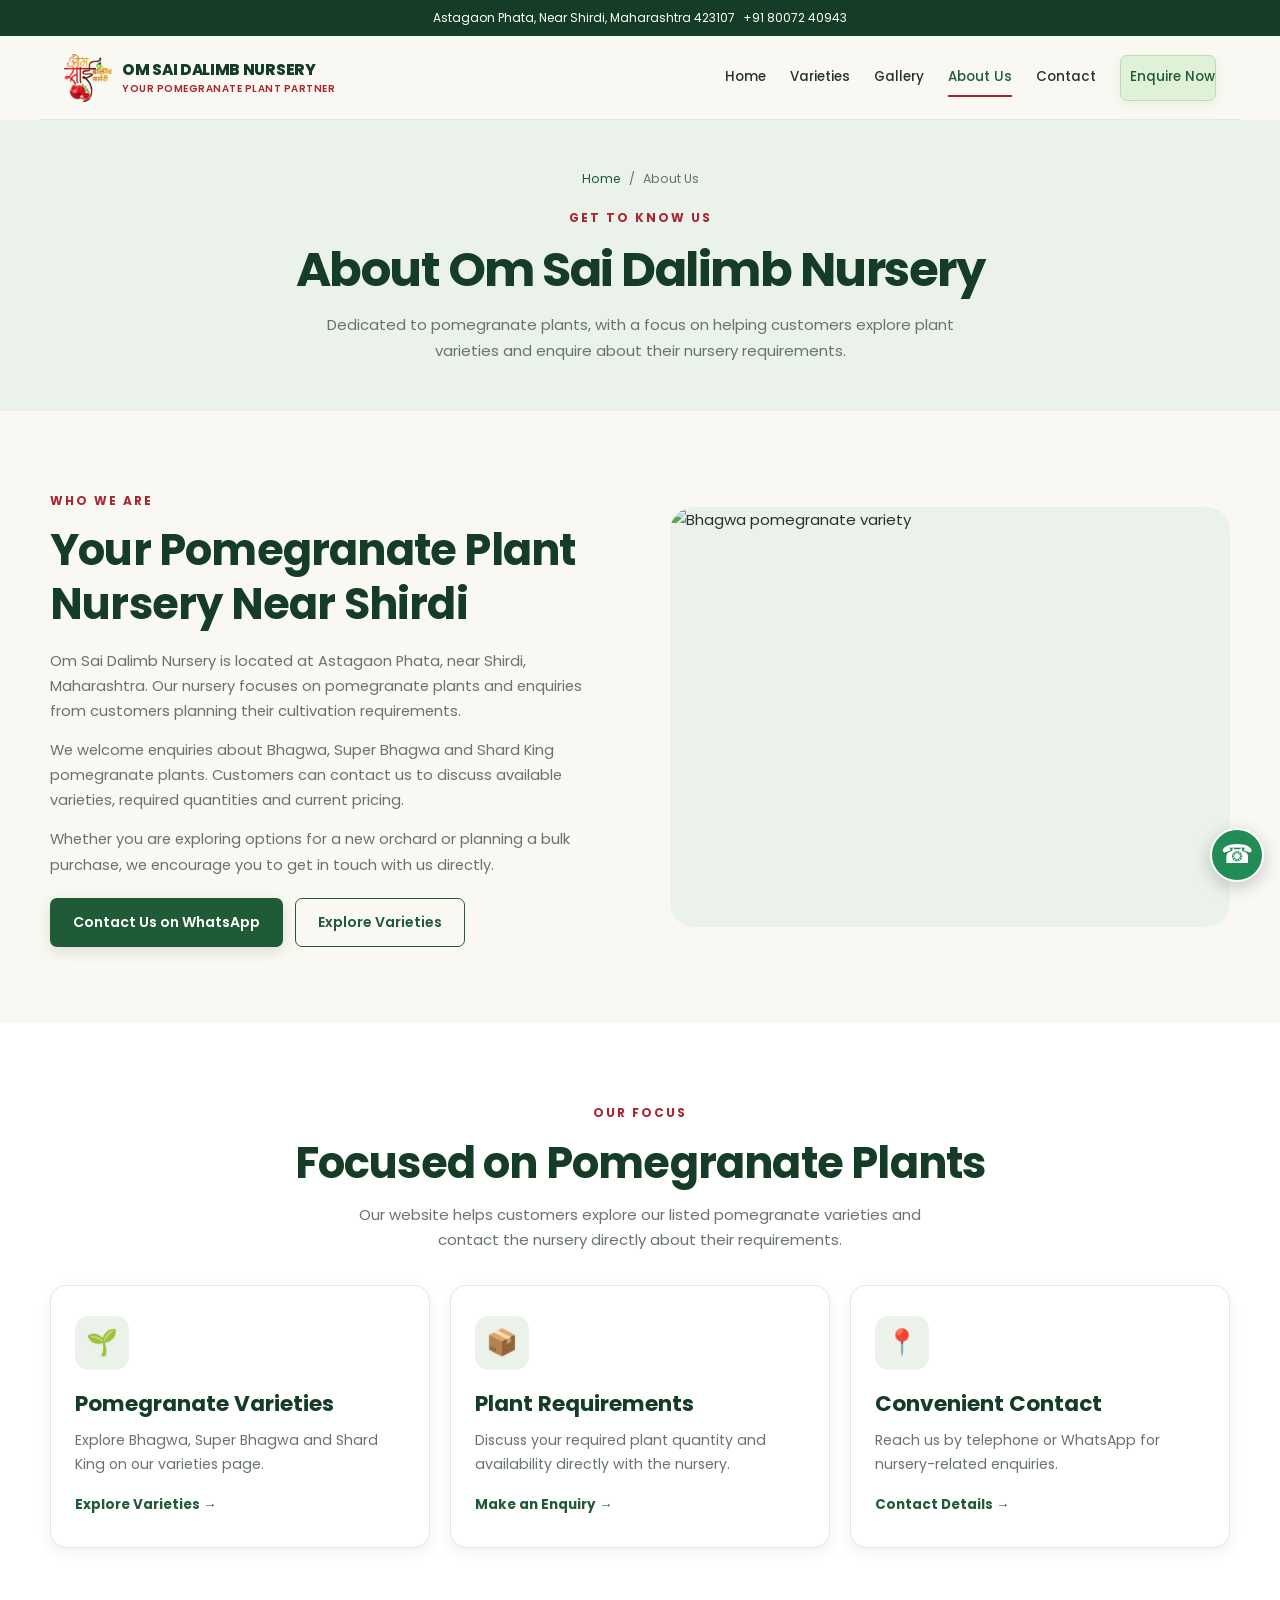
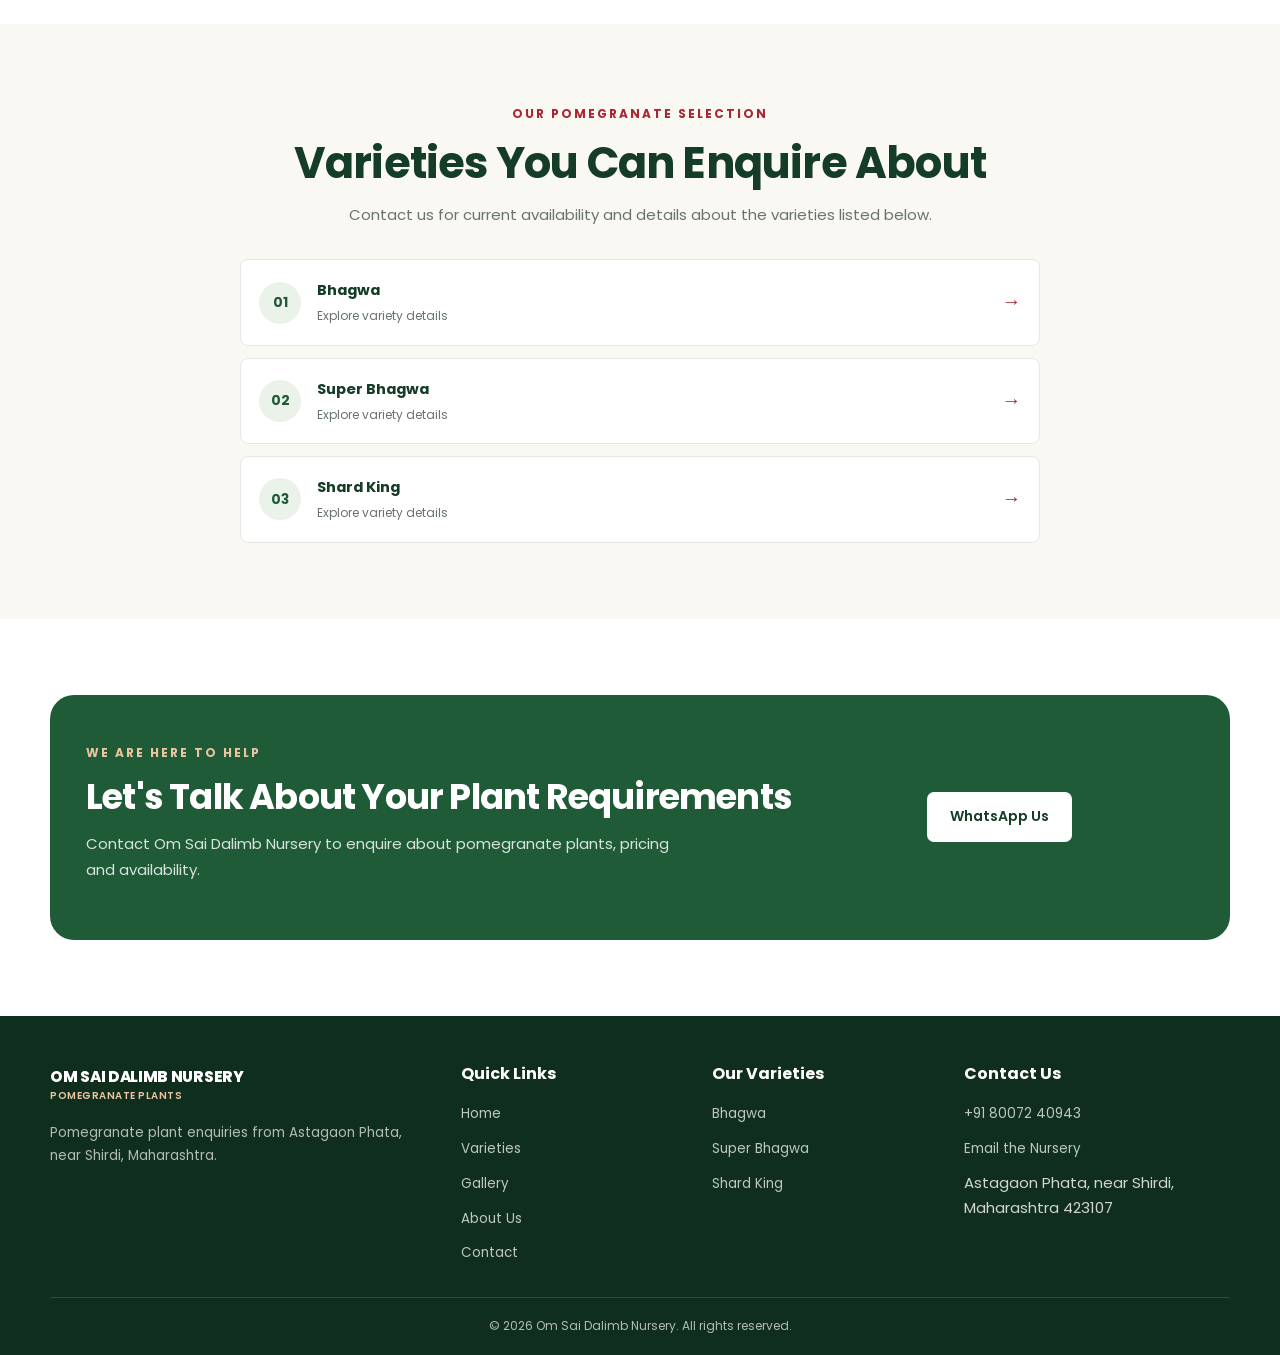
==== about.html @ 65f1bbf9 "Add files via upload" ====
<!DOCTYPE html>
<html lang="en">

<head>
    <meta charset="UTF-8">
    <meta name="viewport" content="width=device-width, initial-scale=1.0">

    <title>About Us | Om Sai Dalimb Nursery</title>

    <meta name="description"
        content="Learn about Om Sai Dalimb Nursery, a pomegranate plant nursery located at Astagaon Phata near Shirdi, Maharashtra. Contact us for plant enquiries.">

    <meta name="theme-color" content="#143c27">

    <link rel="preconnect" href="https://fonts.googleapis.com">
    <link rel="preconnect" href="https://fonts.gstatic.com" crossorigin>

    <link href="https://fonts.googleapis.com/css2?family=Poppins:wght@400;500;600;700;800&display=swap"
        rel="stylesheet">

    <link rel="stylesheet" href="css/style.css">
</head>

<body>

<!-- TOP BAR -->

<div class="topbar">
    <div class="container topbar-inner">
        <p>
            <i class="fa-solid fa-location-dot" aria-hidden="true"></i>
            Astagaon Phata, Near Shirdi, Maharashtra 423107
        </p>
        <a href="tel:+918007240943">
            <i class="fa-solid fa-phone" aria-hidden="true"></i>
            +91 80072 40943
        </a>
    </div>
</div>

<!-- MAIN NAVIGATION -->

<header class="navbar">
    <div class="container navbar-inner">

    <!-- BRAND LOGO -->
    <a href="index.html" class="brand" aria-label="Om Sai Dalimb Nursery Home">
        <span class="brand-logo-wrap">
            <img
                src="images/logo/L1.png"
                alt="Om Sai Dalimb Nursery logo"
                class="brand-logo"
                width="64"
                height="64"
                onerror="this.onerror=null; this.src='images/logo/logo1.png';"
            >
        </span>

        <span class="brand-text">
            <span class="brand-name">OM SAI DALIMB NURSERY</span>
            <span class="brand-tagline">YOUR POMEGRANATE PLANT PARTNER</span>
        </span>
    </a>

    <!-- MOBILE MENU BUTTON -->
    <button
        class="nav-toggle"
        id="navToggle"
        type="button"
        aria-label="Open navigation menu"
        aria-controls="navMenu"
        aria-expanded="false">
        ☰
    </button>

    <!-- NAVIGATION LINKS -->
    <nav class="nav-menu" id="navMenu" aria-label="Main navigation">
        <a href="index.html">Home</a>
        <a href="varieties.html">Varieties</a>
        <a href="gallery.html">Gallery</a>
        <a href="about.html" class="active" aria-current="page">About Us</a>
        <a href="contact.html">Contact</a>

        <a
            href="https://wa.me/918007240943"
            class="btn btn-primary nav-cta"
            target="_blank"
            rel="noopener noreferrer">
            <i class="fa-brands fa-whatsapp" aria-hidden="true"></i>
            Enquire Now
        </a>
    </nav>

</div>

</header>


    <main>

        <!-- PAGE HERO -->
        <section class="page-hero">

            <div class="container">

                <nav class="breadcrumb" aria-label="Breadcrumb">
                    <a href="index.html">Home</a>
                    <span>/</span>
                    <span>About Us</span>
                </nav>

                <span class="eyebrow">GET TO KNOW US</span>

                <h1>About Om Sai Dalimb Nursery</h1>

                <p>
                    Dedicated to pomegranate plants, with a focus on helping
                    customers explore plant varieties and enquire about
                    their nursery requirements.
                </p>

            </div>

        </section>


        <!-- INTRODUCTION -->
        <section class="section">

            <div class="container about-grid">

                <div class="about-content">

                    <span class="eyebrow">WHO WE ARE</span>

                    <h2>Your Pomegranate Plant Nursery Near Shirdi</h2>

                    <p>
                        Om Sai Dalimb Nursery is located at Astagaon Phata,
                        near Shirdi, Maharashtra. Our nursery focuses on
                        pomegranate plants and enquiries from customers
                        planning their cultivation requirements.
                    </p>

                    <p>
                        We welcome enquiries about Bhagwa, Super Bhagwa
                        and Shard King pomegranate plants. Customers can
                        contact us to discuss available varieties, required
                        quantities and current pricing.
                    </p>

                    <p>
                        Whether you are exploring options for a new orchard
                        or planning a bulk purchase, we encourage you to
                        get in touch with us directly.
                    </p>

                    <div class="btn-group mt-2">

                        <a href="https://wa.me/918007240943?text=Hello%20Om%20Sai%20Dalimb%20Nursery%2C%20I%20would%20like%20to%20know%20more%20about%20your%20pomegranate%20plants."
                            class="btn btn-primary"
                            target="_blank"
                            rel="noopener noreferrer">
                            Contact Us on WhatsApp
                        </a>

                        <a href="varieties.html" class="btn btn-outline">
                            Explore Varieties
                        </a>

                    </div>

                </div>


                <!-- IMAGE PLACEHOLDER -->
                <div class="about-image image-placeholder">

                    <div class="placeholder-content">
                       
                        
                        <img src="C:\Users\Rutuja\OneDrive\Desktop\OmSaiDalimbNursery\images\hero\h5.jpeg"
                                alt="Bhagwa pomegranate variety"
                                loading="lazy"
                                onerror="this.onerror=null;this.src='images/hero/hero1.jpeg';"/>
                    </div>

                </div>

            </div>

        </section>


        <!-- OUR FOCUS -->
        <section class="section section-white">

            <div class="container">

                <div class="section-heading">

                    <span class="eyebrow">OUR FOCUS</span>

                    <h2>Focused on Pomegranate Plants</h2>

                    <p>
                        Our website helps customers explore our listed
                        pomegranate varieties and contact the nursery
                        directly about their requirements.
                    </p>

                </div>


                <div class="variety-grid">

                    <article class="focus-card">

                        <div class="focus-icon">🌱</div>

                        <h3>Pomegranate Varieties</h3>

                        <p>
                            Explore Bhagwa, Super Bhagwa and Shard King
                            on our varieties page.
                        </p>

                        <a href="varieties.html" class="variety-link">
                            Explore Varieties →
                        </a>

                    </article>


                    <article class="focus-card">

                        <div class="focus-icon">📦</div>

                        <h3>Plant Requirements</h3>

                        <p>
                            Discuss your required plant quantity and
                            availability directly with the nursery.
                        </p>

                        <a href="contact.html" class="variety-link">
                            Make an Enquiry →
                        </a>

                    </article>


                    <article class="focus-card">

                        <div class="focus-icon">📍</div>

                        <h3>Convenient Contact</h3>

                        <p>
                            Reach us by telephone or WhatsApp for
                            nursery-related enquiries.
                        </p>

                        <a href="contact.html" class="variety-link">
                            Contact Details →
                        </a>

                    </article>

                </div>

            </div>

        </section>


        <!-- VARIETIES -->
        <section class="section">

            <div class="container">

                <div class="section-heading">

                    <span class="eyebrow">OUR POMEGRANATE SELECTION</span>

                    <h2>Varieties You Can Enquire About</h2>

                    <p>
                        Contact us for current availability and details
                        about the varieties listed below.
                    </p>

                </div>


                <div class="about-varieties">

                    <a href="varieties.html#bhagwa" class="about-variety-item">
                        <span class="about-variety-number">01</span>
                        <span>
                            <strong>Bhagwa</strong>
                            <small>Explore variety details</small>
                        </span>
                        <span class="about-variety-arrow">→</span>
                    </a>

                    <a href="varieties.html#super-bhagwa" class="about-variety-item">
                        <span class="about-variety-number">02</span>
                        <span>
                            <strong>Super Bhagwa</strong>
                            <small>Explore variety details</small>
                        </span>
                        <span class="about-variety-arrow">→</span>
                    </a>

                    <a href="varieties.html#shard-king" class="about-variety-item">
                        <span class="about-variety-number">03</span>
                        <span>
                            <strong>Shard King</strong>
                            <small>Explore variety details</small>
                        </span>
                        <span class="about-variety-arrow">→</span>
                    </a>

                </div>

            </div>

        </section>


        <!-- CONTACT CTA -->
        <section class="section section-white">

            <div class="container">

                <div class="cta-banner">

                    <div>

                        <span class="eyebrow" style="color: #e9c5a2;">
                            WE ARE HERE TO HELP
                        </span>

                        <h2>Let's Talk About Your Plant Requirements</h2>

                        <p>
                            Contact Om Sai Dalimb Nursery to enquire about
                            pomegranate plants, pricing and availability.
                        </p>

                    </div>

                    <div class="btn-group">

                        <a href="https://wa.me/918007240943"
                            class="btn btn-white"
                            target="_blank"
                            rel="noopener noreferrer">
                            WhatsApp Us
                        </a>

                        <a href="tel:+918007240943" class="btn btn-outline">
                            Call Now
                        </a>

                    </div>

                </div>

            </div>

        </section>

    </main>


    <!-- FOOTER -->
    <footer class="footer">

        <div class="container">

            <div class="footer-grid">

                <div>

                    <a href="index.html" class="brand">

                        <span class="brand-text">
                            <span class="brand-name">OM SAI DALIMB NURSERY</span>
                            <span class="brand-tagline">POMEGRANATE PLANTS</span>
                        </span>

                    </a>

                    <p class="mt-2">
                        Pomegranate plant enquiries from Astagaon Phata,
                        near Shirdi, Maharashtra.
                    </p>

                </div>


                <div>

                    <h3>Quick Links</h3>

                    <ul class="footer-links">
                        <li><a href="index.html">Home</a></li>
                        <li><a href="varieties.html">Varieties</a></li>
                        <li><a href="gallery.html">Gallery</a></li>
                        <li><a href="about.html">About Us</a></li>
                        <li><a href="contact.html">Contact</a></li>
                    </ul>

                </div>


                <div>

                    <h3>Our Varieties</h3>

                    <ul class="footer-links">
                        <li><a href="varieties.html#bhagwa">Bhagwa</a></li>
                        <li><a href="varieties.html#super-bhagwa">Super Bhagwa</a></li>
                        <li><a href="varieties.html#shard-king">Shard King</a></li>
                    </ul>

                </div>


                <div>

                    <h3>Contact Us</h3>

                    <ul class="footer-links">

                        <li>
                            <a href="tel:+918007240943">
                                +91 80072 40943
                            </a>
                        </li>

                        <li>
                            <a href="mailto:jejurkarsagar766@gmail.com">
                                Email the Nursery
                            </a>
                        </li>

                        <li>
                            <span>
                                Astagaon Phata, near Shirdi,
                                Maharashtra 423107
                            </span>
                        </li>

                    </ul>

                </div>

            </div>


            <div class="footer-bottom">

                <p>
                    &copy; <span id="currentYear"></span>
                    Om Sai Dalimb Nursery. All rights reserved.
                </p>

            </div>

        </div>

    </footer>


    <!-- FLOATING WHATSAPP BUTTON -->
    <a href="https://wa.me/918007240943"
        class="whatsapp-float"
        target="_blank"
        rel="noopener noreferrer"
        aria-label="Contact Om Sai Dalimb Nursery on WhatsApp">
        ☎
    </a>


    <!-- JAVASCRIPT -->
    <script>
        const navToggle = document.getElementById("navToggle");
        const navMenu = document.getElementById("navMenu");

        if (navToggle && navMenu) {

            navToggle.addEventListener("click", function () {

                const isOpen = navMenu.classList.toggle("show");

                navToggle.setAttribute("aria-expanded", String(isOpen));

                navToggle.setAttribute(
                    "aria-label",
                    isOpen ? "Close navigation menu" : "Open navigation menu"
                );

                navToggle.textContent = isOpen ? "✕" : "☰";

            });

            navMenu.querySelectorAll("a").forEach(function (link) {

                link.addEventListener("click", function () {

                    navMenu.classList.remove("show");

                    navToggle.setAttribute("aria-expanded", "false");
                    navToggle.setAttribute("aria-label", "Open navigation menu");
                    navToggle.textContent = "☰";

                });

            });

        }

        document.getElementById("currentYear").textContent =
            new Date().getFullYear();
    </script>

</body>

</html>
---- css/style.css ----
/* =========================================================
   OM SAI DALIMB NURSERY
   Premium Pomegranate Nursery Website
   Mobile-first responsive stylesheet
   ========================================================= */

/* ===================== 1. VARIABLES ===================== */

:root {
    --green: #205b38;
    --green-dark: #143c27;
    --green-light: #eaf2e9;

    --red: #a92532;
    --red-dark: #861c28;
    --red-light: #f9e9e9;

    --ivory: #faf8f2;
    --white: #ffffff;
    --cream: #f0eadc;

    --text: #26332b;
    --text-light: #68746b;
    --border: #e5e8e1;

    --shadow-sm: 0 4px 14px rgba(20, 60, 39, 0.07);
    --shadow-md: 0 12px 30px rgba(20, 60, 39, 0.12);
    --shadow-lg: 0 20px 50px rgba(20, 60, 39, 0.16);

    --radius-sm: 8px;
    --radius-md: 16px;
    --radius-lg: 24px;

    --container: 1180px;
    --transition: 0.3s ease;
}


/* ===================== 2. RESET ===================== */

* {
    margin: 0;
    padding: 0;
    box-sizing: border-box;
}

html {
    scroll-behavior: smooth;
    scroll-padding-top: 90px;
}

body {
    font-family: "Poppins", "Segoe UI", Arial, sans-serif;
    font-size: 15px;
    line-height: 1.7;
    color: var(--text);
    background: var(--ivory);
    overflow-x: hidden;
    -webkit-font-smoothing: antialiased;
}

img {
    display: block;
    width: 100%;
    max-width: 100%;
    height: auto;
}

a {
    color: inherit;
    text-decoration: none;
    transition: color var(--transition);
}

button,
input,
textarea,
select {
    font: inherit;
}

button {
    cursor: pointer;
}

ul {
    list-style: none;
}

p {
    color: var(--text-light);
    margin-bottom: 14px;
}

h1,
h2,
h3,
h4,
h5 {
    color: var(--green-dark);
    font-weight: 700;
    line-height: 1.25;
}

h1 {
    font-size: clamp(2rem, 6vw, 4.3rem);
    letter-spacing: -1.5px;
}

h2 {
    font-size: clamp(1.65rem, 4vw, 2.7rem);
    letter-spacing: -0.8px;
}

h3 {
    font-size: clamp(1.1rem, 2.5vw, 1.35rem);
}

::selection {
    background: var(--green);
    color: var(--white);
}


/* ===================== 3. REUSABLE LAYOUT ===================== */

.container {
    width: min(100% - 32px, var(--container));
    margin-inline: auto;
}

.section {
    padding: 58px 0;
}

.section-white {
    background: var(--white);
}

.section-green {
    background: var(--green-dark);
    color: var(--white);
}

.section-heading {
    max-width: 720px;
    margin: 0 auto 32px;
    text-align: center;
}

.section-heading h2 {
    margin-bottom: 12px;
}

.section-heading p {
    max-width: 600px;
    margin: 0 auto;
}

.eyebrow {
    display: inline-block;
    margin-bottom: 12px;
    color: var(--red);
    font-size: 0.75rem;
    font-weight: 700;
    letter-spacing: 2px;
    text-transform: uppercase;
}

.text-center {
    text-align: center;
}

.text-green {
    color: var(--green);
}

.text-red {
    color: var(--red);
}

.mt-1 {
    margin-top: 10px;
}

.mt-2 {
    margin-top: 20px;
}

.mt-3 {
    margin-top: 30px;
}

.mb-1 {
    margin-bottom: 10px;
}

.mb-2 {
    margin-bottom: 20px;
}

.mb-3 {
    margin-bottom: 30px;
}


/* ===================== 4. BUTTONS ===================== */

.btn {
    display: inline-flex;
    align-items: center;
    justify-content: center;
    gap: 9px;

    min-height: 46px;
    padding: 12px 22px;

    border: 1px solid transparent;
    border-radius: 7px;

    font-size: 0.88rem;
    font-weight: 600;
    text-align: center;

    transition:
        background var(--transition),
        color var(--transition),
        border-color var(--transition),
        transform var(--transition),
        box-shadow var(--transition);
}

.btn:hover {
    transform: translateY(-2px);
}

.btn-primary {
    color: var(--white);
    background: var(--green);
    box-shadow: 0 5px 14px rgba(32, 91, 56, 0.15);
}

.btn-primary:hover {
    color: var(--white);
    background: var(--green-dark);
}

.btn-red {
    color: var(--white);
    background: var(--red);
}

.btn-red:hover {
    color: var(--white);
    background: var(--red-dark);
}

.btn-outline {
    color: var(--green);
    background: transparent;
    border-color: var(--green);
}

.btn-outline:hover {
    color: var(--white);
    background: var(--green);
}

.btn-white {
    color: var(--green-dark);
    background: var(--white);
}

.btn-white:hover {
    color: var(--green-dark);
    background: var(--cream);
}

.btn-whatsapp {
    color: var(--white);
    background: #218c55;
}

.btn-whatsapp:hover {
    color: var(--white);
    background: #176b40;
}

.btn-group {
    display: flex;
    flex-wrap: wrap;
    align-items: center;
    gap: 12px;
}


/* ===================== 5. TOP BAR ===================== */

.topbar {
    padding: 8px 0;
    color: var(--white);
    background: var(--green-dark);
    font-size: 0.75rem;
}

.topbar-inner {
    display: flex;
    align-items: center;
    justify-content: center;
    gap: 8px;
    text-align: center;
}

.topbar p {
    margin: 0;
    color: inherit;
}

.topbar a {
    color: inherit;
}

.topbar a:hover {
    color: #e7d7a8;
}


/* ===================== 6. NAVIGATION ===================== */

.navbar {
    position: sticky;
    top: 0;
    z-index: 1000;

    background: rgba(250, 248, 242, 0.97);
    border-bottom: 1px solid var(--border);
    backdrop-filter: blur(12px);
}

.navbar-inner {
    min-height: 74px;
    display: flex;
    align-items: center;
    justify-content: space-between;
    gap: 16px;
}

.brand {
    display: inline-flex;
    align-items: center;
    gap: 10px;
    min-width: 0;
}

.brand img {
    width: 48px;
    height: 48px;
    object-fit: contain;
    flex-shrink: 0;
}

.brand-text {
    display: flex;
    flex-direction: column;
    line-height: 1.25;
}

.brand-name {
    color: var(--green-dark);
    font-size: 0.95rem;
    font-weight: 800;
    letter-spacing: -0.3px;
}

.brand-tagline {
    margin-top: 4px;
    color: var(--red);
    font-size: 0.62rem;
    font-weight: 600;
    letter-spacing: 0.5px;
}

.nav-menu {
    display: flex;
    align-items: center;
    gap: 24px;
}

.nav-menu a {
    position: relative;
    padding: 8px 0;
    color: var(--text);
    font-size: 0.84rem;
    font-weight: 500;
}

.nav-menu a:hover,
.nav-menu a.active {
    color: var(--green);
}

.nav-menu a.active::after {
    position: absolute;
    right: 0;
    bottom: 0;
    left: 0;
    height: 2px;
    background: var(--red);
    content: "";
}

.nav-toggle {
    display: none;
    width: 42px;
    height: 42px;
    align-items: center;
    justify-content: center;
    border: 1px solid var(--border);
    border-radius: 8px;
    color: var(--green-dark);
    background: var(--white);
    font-size: 1.4rem;
}

.nav-cta {
    white-space: nowrap;
}


/* ===================== 7. HERO SECTION ===================== */

.hero {
    position: relative;
    isolation: isolate;
    overflow: hidden;
    background: var(--green-dark);
    color: var(--white);
}

.hero-grid {
    display: grid;
    grid-template-columns: 1fr;
    align-items: center;
    gap: 30px;
}

.hero-content {
    position: relative;
    z-index: 2;
    padding: 46px 0 12px;
}

.hero .eyebrow {
    color: #e9c5a2;
}

.hero h1 {
    max-width: 700px;
    margin-bottom: 20px;
    color: var(--white);
}

.hero h1 span {
    color: #e9c5a2;
}

.hero p {
    max-width: 560px;
    color: rgba(255, 255, 255, 0.82);
    font-size: 0.98rem;
}

.hero .btn-outline {
    color: var(--white);
    border-color: rgba(255, 255, 255, 0.6);
}

.hero .btn-outline:hover {
    color: var(--green-dark);
    background: var(--white);
}

.hero-image {
    position: relative;
    min-height: 260px;
    overflow: hidden;
    border-radius: var(--radius-lg) var(--radius-lg) 0 0;
}

.hero-image img {
    width: 100%;
    height: 100%;
    min-height: 260px;
    object-fit: cover;
    object-position: center;
}

.hero-image::after {
    position: absolute;
    inset: 0;
    background: linear-gradient(
        0deg,
        rgba(20, 60, 39, 0.28),
        transparent 45%
    );
    content: "";
}

.hero-badge {
    display: inline-flex;
    align-items: center;
    gap: 8px;
    margin-bottom: 20px;
    padding: 7px 12px;
    border: 1px solid rgba(255, 255, 255, 0.22);
    border-radius: 50px;
    color: var(--white);
    background: rgba(255, 255, 255, 0.08);
    font-size: 0.72rem;
    font-weight: 500;
}

.hero-points {
    display: flex;
    flex-wrap: wrap;
    gap: 12px 18px;
    margin-top: 24px;
}

.hero-points span {
    color: rgba(255, 255, 255, 0.9);
    font-size: 0.8rem;
}


/* ===================== 8. TRUST STRIP ===================== */

.trust-strip {
    position: relative;
    z-index: 3;
    padding: 18px 0;
    background: var(--white);
    border-bottom: 1px solid var(--border);
}

.trust-grid {
    display: grid;
    grid-template-columns: repeat(2, minmax(0, 1fr));
    gap: 18px 12px;
}

.trust-item {
    display: flex;
    align-items: center;
    gap: 10px;
}

.trust-icon {
    display: flex;
    width: 38px;
    height: 38px;
    flex-shrink: 0;
    align-items: center;
    justify-content: center;
    border-radius: 50%;
    color: var(--green);
    background: var(--green-light);
    font-size: 1.1rem;
}

.trust-item strong {
    display: block;
    color: var(--green-dark);
    font-size: 0.8rem;
}

.trust-item small {
    display: block;
    color: var(--text-light);
    font-size: 0.7rem;
}


/* ===================== 9. VARIETY CARDS ===================== */

.variety-grid {
    display: grid;
    grid-template-columns: 1fr;
    gap: 20px;
}

.variety-card {
    overflow: hidden;
    border: 1px solid var(--border);
    border-radius: var(--radius-md);
    background: var(--white);
    box-shadow: var(--shadow-sm);
    transition:
        transform var(--transition),
        box-shadow var(--transition);
}

.variety-card:hover {
    transform: translateY(-5px);
    box-shadow: var(--shadow-md);
}

.variety-image {
    position: relative;
    overflow: hidden;
    aspect-ratio: 4 / 3;
    background: var(--green-light);
}

.variety-image img {
    width: 100%;
    height: 100%;
    object-fit: cover;
    transition: transform 0.5s ease;
}

.variety-card:hover .variety-image img {
    transform: scale(1.04);
}

.variety-content {
    padding: 20px;
}

.variety-content h3 {
    margin-bottom: 8px;
}

.variety-content p {
    margin-bottom: 16px;
    font-size: 0.86rem;
}

.variety-link {
    display: inline-flex;
    align-items: center;
    gap: 8px;
    color: var(--green);
    font-size: 0.84rem;
    font-weight: 700;
}

.variety-link:hover {
    color: var(--red);
}


/* ===================== 10. IMAGE GALLERY ===================== */

.gallery-grid {
    display: grid;
    grid-template-columns: repeat(2, minmax(0, 1fr));
    gap: 10px;
}

.gallery-item {
    position: relative;
    overflow: hidden;
    aspect-ratio: 1 / 1;
    border-radius: var(--radius-sm);
    background: var(--cream);
}

.gallery-item img {
    width: 100%;
    height: 100%;
    object-fit: cover;
    transition: transform 0.45s ease;
}

.gallery-item:hover img {
    transform: scale(1.06);
}

.gallery-caption {
    position: absolute;
    right: 0;
    bottom: 0;
    left: 0;
    padding: 28px 12px 10px;
    color: var(--white);
    background: linear-gradient(transparent, rgba(0, 0, 0, 0.72));
    font-size: 0.78rem;
    font-weight: 600;
}


/* ===================== 11. ABOUT SECTION ===================== */

.about-grid {
    display: grid;
    grid-template-columns: 1fr;
    align-items: center;
    gap: 30px;
}

.about-image {
    overflow: hidden;
    aspect-ratio: 4 / 3;
    border-radius: var(--radius-lg);
    background: var(--green-light);
}

.about-image img {
    width: 100%;
    height: 100%;
    object-fit: cover;
}

.about-content h2 {
    margin-bottom: 18px;
}

.about-content p {
    font-size: 0.92rem;
}

.feature-list {
    display: grid;
    gap: 12px;
    margin: 22px 0;
}

.feature-list li {
    display: flex;
    align-items: flex-start;
    gap: 10px;
    color: var(--text);
    font-size: 0.88rem;
}

.feature-list li span {
    display: inline-flex;
    width: 23px;
    height: 23px;
    flex-shrink: 0;
    align-items: center;
    justify-content: center;
    border-radius: 50%;
    color: var(--green);
    background: var(--green-light);
    font-size: 0.75rem;
}


/* ===================== 12. CTA BANNER ===================== */

.cta-banner {
    position: relative;
    overflow: hidden;
    padding: 34px 22px;
    border-radius: var(--radius-lg);
    color: var(--white);
    background: var(--green);
}

.cta-banner h2 {
    margin-bottom: 12px;
    color: var(--white);
    font-size: clamp(1.5rem, 4vw, 2.2rem);
}

.cta-banner p {
    max-width: 600px;
    color: rgba(255, 255, 255, 0.83);
}

.cta-banner .btn-group {
    margin-top: 20px;
}


/* /* =========================================
   CONTACT PAGE - PREMIUM REDESIGN
========================================= */

.contact-intro {
    max-width: 760px;
    margin: 0 auto 42px;
    text-align: center;
}

.contact-intro h2 {
    color: var(--green-dark);
    font-size: clamp(1.7rem, 4vw, 2.5rem);
    line-height: 1.25;
    margin: 14px 0;
}

.contact-intro p {
    color: var(--text-light);
    line-height: 1.8;
    font-size: 1rem;
}

/* CONTACT CARDS */

.contact-details-grid {
    display: grid;
    grid-template-columns: repeat(2, minmax(0, 1fr));
    gap: 18px;
    margin-top: 38px;
}

.contact-detail-card {
    background: var(--white);
    border: 1px solid var(--border);
    border-radius: 18px;
    padding: 25px 18px;
    text-align: center;
    box-shadow: var(--shadow-sm);
    transition: transform var(--transition),
                box-shadow var(--transition),
                border-color var(--transition);
    min-width: 0;
    overflow-wrap: anywhere;
}

.contact-detail-card:hover {
    transform: translateY(-4px);
    box-shadow: var(--shadow-md);
    border-color: #b9cfb8;
}

.contact-detail-icon {
    display: inline-flex;
    align-items: center;
    justify-content: center;
    width: 56px;
    height: 56px;
    border-radius: 16px;
    margin-bottom: 15px;
    font-size: 1.65rem;
}

.contact-detail-icon.phone-icon {
    background: #eaf2e9;
    color: var(--green);
}

.contact-detail-icon.whatsapp-icon {
    background: #e4f7e9;
    color: #25D366;
}

.contact-detail-icon.email-icon {
    background: #f9e9e9;
    color: var(--red);
}

.contact-detail-icon.map-icon {
    background: #fff0e6;
    color: #d94a3a;
}

.contact-detail-card h2 {
    color: var(--green-dark);
    font-size: 1.15rem;
    margin: 0 0 10px;
}

.contact-detail-card h3 {
    color: var(--text);
    font-size: 0.95rem;
    margin: 17px 0 5px;
}

.contact-detail-card p {
    color: var(--text-light);
    font-size: 0.92rem;
    line-height: 1.7;
    margin: 0 0 13px;
}

.contact-detail-card a {
    color: var(--green);
    font-weight: 600;
    font-size: 0.94rem;
    text-decoration: none;
    line-height: 1.9;
    overflow-wrap: anywhere;
}

.contact-detail-card a:hover {
    color: var(--red);
    text-decoration: underline;
}

/* ENQUIRY FORM SECTION */

.contact-form-section {
    background: linear-gradient(
        180deg,
        var(--green-light) 0%,
        var(--ivory) 100%
    );
}

.contact-form-layout {
    display: grid;
    grid-template-columns: 1fr;
    gap: 32px;
    align-items: start;
}

.contact-form-info {
    padding: 10px 0;
}

.contact-form-info h2 {
    color: var(--green-dark);
    font-size: clamp(1.7rem, 4vw, 2.4rem);
    line-height: 1.3;
    margin: 14px 0;
}

.contact-form-info p {
    color: var(--text-light);
    line-height: 1.85;
    font-size: 0.98rem;
}

.contact-form-info strong {
    color: var(--green-dark);
}

.contact-form {
    background: var(--white);
    padding: 26px 20px;
    border: 1px solid var(--border);
    border-radius: 20px;
    box-shadow: var(--shadow-md);
}

.form-group {
    margin-bottom: 20px;
}

.form-group label {
    display: block;
    margin-bottom: 8px;
    color: var(--green-dark);
    font-weight: 600;
    font-size: 0.93rem;
}

.form-group input,
.form-group select,
.form-group textarea {
    display: block;
    width: 100%;
    max-width: 100%;
    min-height: 48px;
    padding: 12px 14px;
    border: 1px solid var(--border);
    border-radius: 10px;
    background: #fff;
    color: var(--text);
    font: inherit;
    font-size: 16px;
    box-sizing: border-box;
    transition: border-color var(--transition),
                box-shadow var(--transition);
}

.form-group textarea {
    min-height: 125px;
    resize: vertical;
}

.form-group input:focus,
.form-group select:focus,
.form-group textarea:focus {
    outline: none;
    border-color: var(--green);
    box-shadow: 0 0 0 3px rgba(32, 91, 56, 0.12);
}

.contact-form .btn {
    display: flex;
    align-items: center;
    justify-content: center;
    gap: 10px;
    width: 100%;
    min-height: 50px;
    padding: 13px 16px;
    border: none;
    border-radius: 10px;
    cursor: pointer;
    font: inherit;
    font-weight: 700;
    text-align: center;
}

.contact-form .btn i {
    font-size: 1.25rem;
}

.form-note {
    margin-top: 14px;
    color: var(--text-light);
    font-size: 0.84rem;
    line-height: 1.7;
    text-align: center;
}

/* MAP PANEL */

.map-panel {
    max-width: 850px;
    margin: 0 auto;
    padding: 35px 22px;
    border: 1px solid #d9e6d6;
    border-radius: 22px;
    background: var(--green-light);
    text-align: center;
}

.map-panel .map-icon {
    display: inline-flex;
    align-items: center;
    justify-content: center;
    width: 70px;
    height: 70px;
    border-radius: 20px;
    background: #fff0e6;
    color: #d94a3a;
    font-size: 2rem;
}

.map-panel h2 {
    color: var(--green-dark);
    font-size: clamp(1.5rem, 4vw, 2rem);
    margin: 18px 0 12px;
}

.map-panel p {
    color: var(--text-light);
    line-height: 1.8;
    margin-bottom: 18px;
}

.map-panel .btn {
    display: inline-flex;
    align-items: center;
    justify-content: center;
    gap: 9px;
    margin-top: 8px;
}

/* FINAL CONTACT CTA */

.contact-cta {
    background: var(--green-dark);
    text-align: center;
}

.contact-cta-content {
    max-width: 750px;
    margin: 0 auto;
}

.contact-cta h2 {
    color: var(--white);
    font-size: clamp(1.7rem, 4vw, 2.5rem);
    line-height: 1.3;
    margin: 16px 0;
}

.contact-cta p {
    color: rgba(255, 255, 255, 0.85);
    line-height: 1.8;
    margin-bottom: 25px;
}

.contact-cta .section-tag {
    color: #d5e8ce;
}

.contact-cta .btn {
    display: inline-flex;
    align-items: center;
    justify-content: center;
    gap: 9px;
    min-height: 48px;
    padding: 13px 22px;
    border-radius: 10px;
    text-decoration: none;
    font-weight: 700;
}

/* RESPONSIVE LAYOUT */

@media (min-width: 600px) {
    .contact-details-grid {
        gap: 22px;
    }

    .contact-detail-card {
        padding: 28px 20px;
    }

    .contact-form {
        padding: 32px;
    }

    .map-panel {
        padding: 45px 35px;
    }
}

@media (min-width: 900px) {
    .contact-details-grid {
        grid-template-columns: repeat(4, minmax(0, 1fr));
        gap: 20px;
    }

    .contact-form-layout {
        grid-template-columns: 0.85fr 1.15fr;
        gap: 60px;
    }

    .contact-form-info {
        padding-top: 24px;
    }
}

@media (max-width: 380px) {
    .contact-details-grid {
        grid-template-columns: 1fr;
    }

    .contact-detail-card {
        padding: 23px 18px;
    }

    .contact-form {
        padding: 22px 16px;
    }
}

@media (prefers-reduced-motion: reduce) {
    .contact-detail-card {
        transition: none;
    }
}

/* ===================== 15. PAGE HERO ===================== */

.page-hero {
    padding: 48px 0;
    text-align: center;
    background: var(--green-light);
}

.page-hero h1 {
    margin-bottom: 12px;
    font-size: clamp(1.9rem, 5vw, 3rem);
}

.page-hero p {
    max-width: 650px;
    margin: 0 auto;
}

.breadcrumb {
    display: flex;
    flex-wrap: wrap;
    justify-content: center;
    gap: 8px;
    margin-bottom: 14px;
    color: var(--text-light);
    font-size: 0.78rem;
}

.breadcrumb a {
    color: var(--green);
}

.breadcrumb a:hover {
    color: var(--red);
}


/* ===================== 16. FAQ ===================== */

.faq-list {
    display: grid;
    gap: 12px;
    max-width: 850px;
    margin: 0 auto;
}

.faq-item {
    padding: 18px;
    border: 1px solid var(--border);
    border-radius: var(--radius-sm);
    background: var(--white);
}

.faq-item h3 {
    margin-bottom: 8px;
    font-size: 0.95rem;
}

.faq-item p {
    margin: 0;
    font-size: 0.86rem;
}


/* ===================== 17. FOOTER ===================== */

.footer {
    padding: 48px 0 0;
    color: rgba(255, 255, 255, 0.8);
    background: #102e1e;
}

.footer-grid {
    display: grid;
    grid-template-columns: 1fr;
    gap: 28px;
    padding-bottom: 32px;
}

.footer .brand-name {
    color: var(--white);
}

.footer .brand-tagline {
    color: #e9c5a2;
}

.footer h3 {
    margin-bottom: 16px;
    color: var(--white);
    font-size: 1rem;
}

.footer p {
    color: rgba(255, 255, 255, 0.68);
    font-size: 0.84rem;
}

.footer-links {
    display: grid;
    gap: 9px;
}

.footer-links a {
    color: rgba(255, 255, 255, 0.73);
    font-size: 0.84rem;
}

.footer-links a:hover {
    color: #e9c5a2;
}

.footer-bottom {
    padding: 18px 0;
    border-top: 1px solid rgba(255, 255, 255, 0.13);
    text-align: center;
}

.footer-bottom p {
    margin: 0;
    font-size: 0.75rem;
}


/* ===================== 18. WHATSAPP FLOAT BUTTON ===================== */

.whatsapp-float {
    position: fixed;
    right: 16px;
    bottom: 18px;
    z-index: 1100;

    display: flex;
    width: 54px;
    height: 54px;
    align-items: center;
    justify-content: center;

    border: 2px solid var(--white);
    border-radius: 50%;
    color: var(--white);
    background: #218c55;

    box-shadow: 0 5px 18px rgba(0, 0, 0, 0.2);
    font-size: 1.6rem;

    transition: transform var(--transition);
}

.whatsapp-float:hover {
    transform: scale(1.08);
    color: var(--white);
}


/* ===================== 19. MOBILE BOTTOM CTA ===================== */

.mobile-cta {
    display: none;
}


/* ===================== 20. TABLETS ===================== */

@media (min-width: 600px) {

    .container {
        width: min(100% - 48px, var(--container));
    }

    .section {
        padding: 76px 0;
    }

    .hero-content {
        padding-top: 60px;
    }

    .hero-image {
        min-height: 360px;
    }

    .hero-image img {
        min-height: 360px;
    }

    .trust-grid {
        grid-template-columns: repeat(4, minmax(0, 1fr));
        gap: 18px;
    }

    .variety-grid {
        grid-template-columns: repeat(2, minmax(0, 1fr));
    }

    .gallery-grid {
        grid-template-columns: repeat(3, minmax(0, 1fr));
        gap: 14px;
    }

    .contact-grid {
        grid-template-columns: repeat(2, minmax(0, 1fr));
    }

    .footer-grid {
        grid-template-columns: repeat(2, minmax(0, 1fr));
    }

    .cta-banner {
        padding: 44px 36px;
    }
}


/* ===================== 21. DESKTOP ===================== */

@media (min-width: 900px) {

    .nav-toggle {
        display: none;
    }

    .hero-grid {
        grid-template-columns: 1.05fr 0.95fr;
        gap: 50px;
        min-height: 560px;
    }

    .hero-content {
        padding: 65px 0;
    }

    .hero-image {
        height: 440px;
        min-height: 0;
        border-radius: var(--radius-lg);
    }

    .hero-image img {
        height: 100%;
        min-height: 0;
    }

    .variety-grid {
        grid-template-columns: repeat(3, minmax(0, 1fr));
    }

    .gallery-grid {
        grid-template-columns: repeat(4, minmax(0, 1fr));
        gap: 16px;
    }

    .about-grid {
        grid-template-columns: 1fr 1fr;
        gap: 60px;
    }

    .contact-grid {
        grid-template-columns: 0.85fr 1.15fr;
        gap: 30px;
    }

    .footer-grid {
        grid-template-columns: 1.4fr 0.8fr 0.8fr 1fr;
        gap: 38px;
    }

    .cta-banner {
        display: flex;
        align-items: center;
        justify-content: space-between;
        gap: 30px;
    }

    .cta-banner .btn-group {
        flex-shrink: 0;
        margin-top: 0;
    }
}


/* ===================== 22. SMALL MOBILE SCREENS ===================== */

@media (max-width: 420px) {

    body {
        font-size: 14px;
    }

    .container {
        width: calc(100% - 28px);
    }

    .section {
        padding: 44px 0;
    }

    .navbar-inner {
        min-height: 66px;
        gap: 8px;
    }

    .brand {
        gap: 7px;
    }

    .brand img {
        width: 40px;
        height: 40px;
    }

    .brand-name {
        font-size: 0.82rem;
    }

    .brand-tagline {
        font-size: 0.56rem;
    }

    .nav-cta {
        display: none;
    }

    .hero-content {
        padding-top: 38px;
    }

    .hero h1 {
        font-size: 2rem;
        letter-spacing: -0.8px;
    }

    .hero p {
        font-size: 0.88rem;
    }

    .hero-image {
        min-height: 220px;
    }

    .hero-image img {
        min-height: 220px;
    }

    .btn {
        min-height: 44px;
        padding: 11px 15px;
        font-size: 0.82rem;
    }

    .trust-item {
        gap: 8px;
    }

    .trust-icon {
        width: 33px;
        height: 33px;
        font-size: 0.95rem;
    }

    .trust-item strong {
        font-size: 0.72rem;
    }

    .trust-item small {
        font-size: 0.64rem;
    }

    .variety-content {
        padding: 16px;
    }

    .gallery-grid {
        gap: 8px;
    }

    .contact-card {
        padding: 18px;
    }

    .whatsapp-float {
        right: 12px;
        bottom: 14px;
        width: 49px;
        height: 49px;
    }
}


/* ===================== 23. ACCESSIBILITY ===================== */

a:focus-visible,
button:focus-visible,
input:focus-visible,
textarea:focus-visible,
select:focus-visible {
    outline: 3px solid #d7ad70;
    outline-offset: 3px;
}

@media (prefers-reduced-motion: reduce) {

    *,
    *::before,
    *::after {
        scroll-behavior: auto !important;
        transition-duration: 0.01ms !important;
        animation-duration: 0.01ms !important;
        animation-iteration-count: 1 !important;
    }
}


/* ===================== ABOUT PAGE ADDITIONS ===================== */

.focus-card {
    padding: 26px 22px;
    border: 1px solid var(--border);
    border-radius: var(--radius-md);
    background: var(--white);
    box-shadow: var(--shadow-sm);
    transition: transform var(--transition), box-shadow var(--transition);
}

.focus-card:hover {
    transform: translateY(-4px);
    box-shadow: var(--shadow-md);
}

.focus-icon {
    display: flex;
    width: 54px;
    height: 54px;
    align-items: center;
    justify-content: center;
    margin-bottom: 20px;
    border-radius: 14px;
    color: var(--green);
    background: var(--green-light);
    font-size: 1.6rem;
}

.focus-card h3 {
    margin-bottom: 12px;
}

.focus-card p {
    font-size: 0.88rem;
}

.about-varieties {
    display: grid;
    max-width: 800px;
    gap: 12px;
    margin: 0 auto;
}

.about-variety-item {
    display: flex;
    align-items: center;
    gap: 16px;
    padding: 18px;
    border: 1px solid var(--border);
    border-radius: var(--radius-sm);
    background: var(--white);
    transition: border-color var(--transition), transform var(--transition);
}

.about-variety-item:hover {
    transform: translateX(4px);
    border-color: var(--green);
}

.about-variety-number {
    display: flex;
    width: 42px;
    height: 42px;
    flex-shrink: 0;
    align-items: center;
    justify-content: center;
    border-radius: 50%;
    color: var(--green);
    background: var(--green-light);
    font-size: 0.85rem;
    font-weight: 700;
}

.about-variety-item > span:nth-child(2) {
    display: flex;
    flex: 1;
    flex-direction: column;
}

.about-variety-item strong {
    color: var(--green-dark);
    font-size: 0.92rem;
}

.about-variety-item small {
    margin-top: 3px;
    color: var(--text-light);
    font-size: 0.75rem;
}

.about-variety-arrow {
    color: var(--red);
    font-size: 1.2rem;
    font-weight: 700;
}

@media (min-width: 600px) {
    .focus-card {
        padding: 30px 24px;
    }
}

/* =========================================
GALLERY PAGE
========================================= */

.gallery-hero {
padding: 75px 0;
text-align: center;
background:
radial-gradient(circle at 10% 20%, rgba(198, 40, 40, 0.08), transparent 30%),
radial-gradient(circle at 90% 80%, rgba(46, 125, 50, 0.10), transparent 35%),
var(--ivory);
}

.gallery-hero .container {
max-width: 850px;
margin: 0 auto;
}

.gallery-hero h1 {
margin: 15px 0;
font-size: clamp(2rem, 5vw, 3.6rem);
line-height: 1.2;
}

.gallery-hero h1 span,
.gallery-intro h2 span,
.gallery-varieties h2 span {
color: var(--green, #2E7D32);
}

.gallery-hero p {
max-width: 650px;
margin: 0 auto 25px;
line-height: 1.8;
}

.gallery-hero .hero-actions {
display: flex;
flex-wrap: wrap;
justify-content: center;
gap: 12px;
}

.gallery-intro {
padding-bottom: 25px;
}

.gallery-main {
padding-top: 25px;
}

.nursery-gallery-grid {
display: grid;
grid-template-columns: repeat(3, minmax(0, 1fr));
gap: 22px;
}

.nursery-gallery-card {
min-width: 0;
overflow: hidden;
border: 1px solid var(--border, #e4e4dc);
border-radius: 16px;
background: #fff;
box-shadow: 0 5px 20px rgba(25, 50, 25, 0.05);
transition: transform 0.25s ease, box-shadow 0.25s ease;
}

.nursery-gallery-card:hover {
transform: translateY(-5px);
box-shadow: 0 12px 28px rgba(25, 50, 25, 0.10);
}

.gallery-placeholder {
position: relative;
display: flex;
min-height: 210px;
flex-direction: column;
align-items: center;
justify-content: center;
gap: 12px;
overflow: hidden;
padding: 20px;
text-align: center;
}

/*.gallery-placeholder::before,
.gallery-placeholder::after {
position: absolute;
content: "";
width: 180px;
height: 180px;
border: 1px solid rgba(255, 255, 255, 0.25);
border-radius: 50%;
}

.gallery-placeholder::before {
top: -85px;
left: -65px;
}

.gallery-placeholder::after {
right: -80px;
bottom: -105px;
width: 230px;
height: 230px;
}

.gallery-placeholder-green {
color: #fff;
background: linear-gradient(135deg, #1b5e20, #66a86b);
}

.gallery-placeholder-red {
color: #fff;
background: linear-gradient(135deg, #8f1d28, #d94a52);
}

.gallery-placeholder-gold {
color: #fff;
background: linear-gradient(135deg, #79632c, #c7a75a);
}

.gallery-placeholder-olive {
color: #fff;
background: linear-gradient(135deg, #4e642c, #92a75a);
}

.gallery-placeholder-earth {
color: #fff;
background: linear-gradient(135deg, #62452e, #ad8662);
}

.gallery-placeholder-light {
color: #254e2b;
background: linear-gradient(135deg, #dfead6, #b5d1a5);
}
*/
.gallery-placeholder-icon {
z-index: 1;
font-size: 3.1rem;
line-height: 1;
}

.gallery-placeholder-label {
z-index: 1;
font-size: 0.9rem;
font-weight: 600;
letter-spacing: 0.4px;
}

.gallery-card-caption {
display: flex;
align-items: flex-start;
gap: 13px;
padding: 17px;
}

.gallery-number {
display: inline-flex;
flex-shrink: 0;
align-items: center;
justify-content: center;
width: 34px;
height: 34px;
border-radius: 50%;
color: var(--green, #2E7D32);
background: #edf4e9;
font-size: 0.78rem;
font-weight: 700;
}

.gallery-card-caption h3 {
margin: 2px 0 6px;
font-size: 1rem;
line-height: 1.4;
}

.gallery-card-caption p {
margin: 0;
color: var(--text-muted, #6b7168);
font-size: 0.83rem;
line-height: 1.6;
}

.gallery-note {
margin: 22px 0 0;
color: var(--text-muted, #6b7168);
font-size: 0.85rem;
line-height: 1.7;
text-align: center;
}

.gallery-varieties {
background: #f5f7f0;
}

.gallery-variety-links {
display: grid;
grid-template-columns: repeat(3, minmax(0, 1fr));
gap: 18px;
}

.gallery-variety-link {
display: flex;
align-items: center;
gap: 13px;
min-width: 0;
padding: 20px;
border: 1px solid var(--border, #e4e4dc);
border-radius: 14px;
background: #fff;
color: inherit;
text-decoration: none;
transition: border-color 0.2s ease, transform 0.2s ease;
}

.gallery-variety-link:hover {
transform: translateY(-3px);
border-color: var(--green, #2E7D32);
}

.gallery-variety-icon {
display: flex;
flex-shrink: 0;
align-items: center;
justify-content: center;
width: 45px;
height: 45px;
border-radius: 12px;
background: #edf4e9;
font-size: 1.4rem;
}

.gallery-variety-link strong,
.gallery-variety-link small {
display: block;
}

.gallery-variety-link strong {
margin-bottom: 4px;
font-size: 0.95rem;
}

.gallery-variety-link small {
color: var(--text-muted, #6b7168);
font-size: 0.78rem;
line-height: 1.5;
}

.gallery-link-arrow {
margin-left: auto;
color: var(--green, #2E7D32);
font-size: 1.2rem;
}

.gallery-cta-box {
display: flex;
align-items: center;
justify-content: space-between;
gap: 30px;
padding: 38px;
border-radius: 20px;
color: #fff;
background: linear-gradient(120deg, #174d25, #2e7d32);
}

.gallery-cta-content {
max-width: 620px;
}

.gallery-cta-content .eyebrow {
color: #d4e8c9;
}

.gallery-cta-content h2 {
margin: 10px 0;
color: #fff;
font-size: clamp(1.5rem, 3vw, 2.2rem);
line-height: 1.3;
}

.gallery-cta-content p {
margin: 0;
color: rgba(255, 255, 255, 0.85);
line-height: 1.8;
}

.gallery-cta-actions {
display: flex;
flex-shrink: 0;
flex-direction: column;
gap: 12px;
}

.btn-light {
display: inline-flex;
align-items: center;
justify-content: center;
padding: 12px 20px;
border: 1px solid #fff;
border-radius: 8px;
color: #1b5e20;
background: #fff;
font-weight: 600;
text-align: center;
text-decoration: none;
transition: opacity 0.2s ease;
}

.btn-light:hover {
opacity: 0.9;
}

.btn-outline-light {
display: inline-flex;
align-items: center;
justify-content: center;
padding: 12px 20px;
border: 1px solid rgba(255, 255, 255, 0.75);
border-radius: 8px;
color: #fff;
background: transparent;
font-weight: 600;
text-align: center;
text-decoration: none;
transition: background 0.2s ease;
}

.btn-outline-light:hover {
background: rgba(255, 255, 255, 0.1);
}

/* TABLET */
@media (max-width: 900px) {
.nursery-gallery-grid {
grid-template-columns: repeat(2, minmax(0, 1fr));
gap: 16px;
}


.gallery-variety-links {
    grid-template-columns: 1fr;
    gap: 12px;
}

.gallery-cta-box {
    align-items: flex-start;
    flex-direction: column;
    padding: 30px;
}

.gallery-cta-actions {
    width: 100%;
    flex-direction: row;
    flex-wrap: wrap;
}


}

/* MOBILE */
@media (max-width: 600px) {
.gallery-hero {
padding: 45px 0 40px;
}


.gallery-hero h1 {
    font-size: 1.9rem;
}

.gallery-hero p {
    font-size: 0.9rem;
    line-height: 1.7;
}

.gallery-hero .hero-actions {
    gap: 9px;
}

.nursery-gallery-grid {
    grid-template-columns: repeat(2, minmax(0, 1fr));
    gap: 12px;
}

.gallery-placeholder {
    min-height: 125px;
    gap: 8px;
    padding: 12px 6px;
}

.gallery-placeholder-icon {
    font-size: 2.1rem;
}

.gallery-placeholder-label {
    font-size: 0.72rem;
}

.gallery-card-caption {
    gap: 8px;
    padding: 11px 9px;
}

.gallery-number {
    width: 26px;
    height: 26px;
    font-size: 0.68rem;
}

.gallery-card-caption h3 {
    font-size: 0.8rem;
    line-height: 1.4;
}

.gallery-card-caption p {
    font-size: 0.7rem;
    line-height: 1.5;
}

.gallery-note {
    font-size: 0.78rem;
    text-align: left;
}

.gallery-variety-link {
    gap: 10px;
    padding: 14px;
}

.gallery-variety-icon {
    width: 38px;
    height: 38px;
    font-size: 1.2rem;
}

.gallery-variety-link strong {
    font-size: 0.85rem;
}

.gallery-variety-link small {
    font-size: 0.72rem;
}

.gallery-cta-box {
    gap: 22px;
    padding: 23px 18px;
    border-radius: 15px;
}

.gallery-cta-content h2 {
    font-size: 1.45rem;
}

.gallery-cta-content p {
    font-size: 0.85rem;
    line-height: 1.7;
}

.gallery-cta-actions {
    flex-direction: column;
    align-items: stretch;
}

.gallery-cta-actions a {
    width: 100%;
    box-sizing: border-box;
    font-size: 0.85rem;
}

}

/* =========================================
MOBILE NAVIGATION FIX
========================================= */

@media (max-width: 899px) {
.navbar-inner {
position: relative;
}


.nav-toggle {
    display: inline-flex;
    flex-shrink: 0;
}

.nav-menu {
    position: absolute;
    top: calc(100% + 1px);
    right: 0;
    left: 0;
    z-index: 1001;

    display: none;
    align-items: stretch;
    flex-direction: column;
    gap: 0;

    padding: 10px 18px;
    border: 1px solid var(--border);
    border-radius: 0 0 12px 12px;

    background: var(--ivory);
    box-shadow: var(--shadow-md);
}

.nav-menu.show {
    display: flex;
}

.nav-menu a {
    display: block;
    padding: 12px 4px;
    border-bottom: 1px solid var(--border);
}

.nav-menu a:last-child {
    border-bottom: none;
}

.nav-menu a.active::after {
    display: none;
}

.nav-cta {
    display: inline-flex;
    justify-content: center;
    margin-top: 8px;
}

}

@media (min-width: 900px) {
.nav-toggle {
display: none;
}


.nav-menu {
    display: flex;
}


}
.logo-icon img {
    width: 60px;
    height: 60px;
    object-fit: contain;
    display: block;
}

/* =====================================
   COMPACT CONTACT PAGE
===================================== */

/* Contact information cards layout */
.contact-details-grid {
    display: grid;
    grid-template-columns: repeat(2, minmax(0, 1fr));
    gap: 16px;
    align-items: stretch;
}

/* Keep contact cards compact */
.contact-detail-card {
    padding: 18px;
    border-radius: 14px;
    min-width: 0;
}

/* Contact card headings */
.contact-detail-card h3 {
    font-size: 17px;
    margin-bottom: 8px;
}

/* Contact card text */
.contact-detail-card p {
    font-size: 14px;
    line-height: 1.6;
    margin-bottom: 5px;
    overflow-wrap: anywhere;
}

/* Contact icons */
.contact-detail-icon {
    width: 42px;
    height: 42px;
    font-size: 21px;
    margin-bottom: 10px;
    border-radius: 10px;
}

/* =====================================
   PHONE NUMBERS SIDE BY SIDE
===================================== */

.phone-list {
    display: grid;
    grid-template-columns: repeat(2, minmax(0, 1fr));
    gap: 10px;
    margin-top: 12px;
}

.phone-item {
    padding: 10px;
    background: #f5f8f3;
    border-radius: 8px;
    min-width: 0;
}

.phone-item .contact-name {
    display: block;
    font-size: 12px;
    color: #68746b;
    margin-bottom: 4px;
}

.phone-item a {
    display: block;
    font-size: 13px;
    font-weight: 600;
    color: #205b38;
    text-decoration: none;
    overflow-wrap: anywhere;
}

.phone-item a:hover {
    color: #a92532;
}

/* =====================================
   SMALLER WHATSAPP, EMAIL AND MAP CARDS
===================================== */

.contact-detail-card.whatsapp-card,
.contact-detail-card.email-card,
.contact-detail-card.location-card {
    padding: 16px;
}

.contact-detail-card.whatsapp-card .contact-detail-icon,
.contact-detail-card.email-card .contact-detail-icon,
.contact-detail-card.location-card .contact-detail-icon {
    width: 36px;
    height: 36px;
    font-size: 18px;
    margin-bottom: 8px;
}

.contact-detail-card.whatsapp-card h3,
.contact-detail-card.email-card h3,
.contact-detail-card.location-card h3 {
    font-size: 16px;
    margin-bottom: 6px;
}

/* Compact action links */
.contact-detail-card a {
    font-size: 13px;
    overflow-wrap: anywhere;
}

/* =====================================
   MOBILE RESPONSIVENESS
===================================== */

@media (max-width: 600px) {
    .contact-details-grid {
        grid-template-columns: repeat(2, minmax(0, 1fr));
        gap: 10px;
    }

    .contact-detail-card {
        padding: 12px;
    }

    .contact-detail-card h3 {
        font-size: 14px;
    }

    .contact-detail-card p {
        font-size: 12px;
        line-height: 1.5;
    }

    .contact-detail-icon {
        width: 32px;
        height: 32px;
        font-size: 17px;
    }

    .phone-list {
        grid-template-columns: 1fr;
        gap: 7px;
    }

    .phone-item {
        padding: 8px;
    }

    .phone-item a {
        font-size: 12px;
    }

    .contact-detail-card.whatsapp-card,
    .contact-detail-card.email-card,
    .contact-detail-card.location-card {
        padding: 12px;
    }
}

/* =========================================
PREMIUM HEADER — OM SAI DALIMB NURSERY
========================================= */

.site-header {
position: sticky;
top: 0;
z-index: 1000;
background: rgba(255, 255, 255, 0.97);
border-bottom: 1px solid rgba(32, 91, 56, 0.12);
box-shadow: 0 4px 18px rgba(20, 60, 39, 0.07);
backdrop-filter: blur(12px);
-webkit-backdrop-filter: blur(12px);
}

.navbar {
width: min(100% - 36px, 1200px);
min-height: 84px;
margin: 0 auto;
display: flex;
align-items: center;
justify-content: space-between;
gap: 24px;
}

/* LOGO AND BRAND NAME */

.logo {
display: inline-flex;
align-items: center;
gap: 12px;
min-width: 0;
color: #205b38;
text-decoration: none;
flex-shrink: 0;
}

.logo-icon {
display: flex;
align-items: center;
justify-content: center;
width: 58px;
height: 58px;
padding: 5px;
border-radius: 14px;
background: #f1f6ec;
border: 1px solid #e1ead9;
box-sizing: border-box;
overflow: hidden;
}

.logo-icon img {
display: block;
width: 100%;
height: 100%;
object-fit: contain;
}

.logo-text {
display: flex;
flex-direction: column;
gap: 4px;
}

.logo-text strong {
color: #205b38;
font-size: 1.08rem;
font-weight: 800;
line-height: 1.25;
letter-spacing: -0.35px;
}

.logo-text small {
color: #a92532;
font-size: 0.72rem;
font-weight: 600;
letter-spacing: 0.45px;
line-height: 1.4;
}

/* NAVIGATION */

.navigation {
display: flex;
align-items: center;
justify-content: flex-end;
gap: 5px;
}

.navigation > a:not(.nav-contact) {
position: relative;
display: inline-flex;
align-items: center;
justify-content: center;
padding: 11px 12px;
border-radius: 9px;
color: #34483a;
font-size: 0.88rem;
font-weight: 600;
text-decoration: none;
white-space: nowrap;
transition:
color 0.25s ease,
background 0.25s ease;
}

.navigation > a:not(.nav-contact):hover {
color: #205b38;
background: #f0f6ed;
}

/* ACTIVE PAGE */

.navigation > a[aria-current="page"] {
color: #205b38;
background: #edf5e9;
font-weight: 700;
}

.navigation > a[aria-current="page"]::after {
content: "";
position: absolute;
bottom: 4px;
left: 25%;
width: 50%;
height: 2px;
border-radius: 2px;
background: #a92532;
}

/* WHATSAPP / ENQUIRY BUTTON */

.navigation > .nav-contact {
display: inline-flex;
align-items: center;
justify-content: center;
gap: 8px;
margin-left: 8px;
padding: 12px 18px;
border: 1px solid #205b38;
border-radius: 10px;
background: #205b38;
color: #fff;
font-size: 0.88rem;
font-weight: 700;
text-decoration: none;
white-space: nowrap;
box-shadow: 0 4px 10px rgba(32, 91, 56, 0.15);
transition:
background 0.25s ease,
transform 0.25s ease,
box-shadow 0.25s ease;
}

.navigation > .nav-contact::before {
content: "\f232";
font-family: "Font Awesome 6 Brands";
font-weight: 400;
font-size: 1.05rem;
}

.navigation > .nav-contact:hover {
background: #a92532;
border-color: #a92532;
color: #fff;
transform: translateY(-2px);
box-shadow: 0 6px 15px rgba(169, 37, 50, 0.2);
}

/* MOBILE MENU BUTTON */

.menu-toggle {
display: none;
align-items: center;
justify-content: center;
width: 43px;
height: 43px;
padding: 0;
border: 1px solid #dce8d8;
border-radius: 11px;
background: #f1f6ec;
color: #205b38;
font-size: 1.5rem;
line-height: 1;
cursor: pointer;
transition: background 0.2s ease, color 0.2s ease;
}

.menu-toggle:hover {
background: #205b38;
color: #fff;
}

/* TABLET AND MOBILE */

@media (max-width: 1000px) {
.navbar {
min-height: 74px;
width: calc(100% - 28px);
gap: 12px;
}


.logo-icon {
    width: 49px;
    height: 49px;
    border-radius: 12px;
}

.logo-text strong {
    font-size: 0.98rem;
}

.logo-text small {
    font-size: 0.67rem;
}

.menu-toggle {
    display: inline-flex;
    flex-shrink: 0;
}

.navigation {
    display: none;
    position: absolute;
    top: calc(100% + 1px);
    left: 0;
    right: 0;
    max-height: calc(100vh - 85px);
    overflow-y: auto;
    padding: 14px;
    flex-direction: column;
    align-items: stretch;
    gap: 5px;
    background: #fff;
    border-bottom: 1px solid #e1e9df;
    box-shadow: 0 12px 22px rgba(20, 60, 39, 0.12);
}

.navigation.active {
    display: flex;
}

.navigation > a:not(.nav-contact) {
    justify-content: flex-start;
    padding: 13px 14px;
    font-size: 0.92rem;
}

.navigation > a[aria-current="page"]::after {
    left: 14px;
    bottom: 5px;
    width: 28px;
}

.navigation > .nav-contact {
    justify-content: center;
    margin: 7px 0 0;
    padding: 13px 16px;
}


}

/* SMALL PHONES */

@media (max-width: 380px) {
.navbar {
width: calc(100% - 20px);
min-height: 68px;
}

.logo {
    gap: 8px;
}

.logo-icon {
    width: 42px;
    height: 42px;
    padding: 3px;
}

.logo-text strong {
    font-size: 0.84rem;
    letter-spacing: -0.2px;
}

.logo-text small {
    font-size: 0.61rem;
    letter-spacing: 0.15px;
}

.menu-toggle {
    width: 39px;
    height: 39px;
    font-size: 1.3rem;
}

}

/* REDUCE MOTION FOR ACCESSIBILITY */

@media (prefers-reduced-motion: reduce) {
.navigation a,
.menu-toggle {
transition: none;
}
}
/* Light Green WhatsApp Enquiry Button */
.nav-menu > .nav-cta {
background: #dff2d8;
color: #205b38;
border: 1px solid #b9dcb0;
box-shadow: 0 4px 12px rgba(32, 91, 56, 0.08);
}

.nav-menu > .nav-cta i {
color: #25a755;
}

.nav-menu > .nav-cta:hover {
background: #c8e8bd;
color: #143c27;
border-color: #a8d39a;
transform: translateY(-2px);
}

.nav-menu > .nav-cta:hover i {
color: #16813b;
}
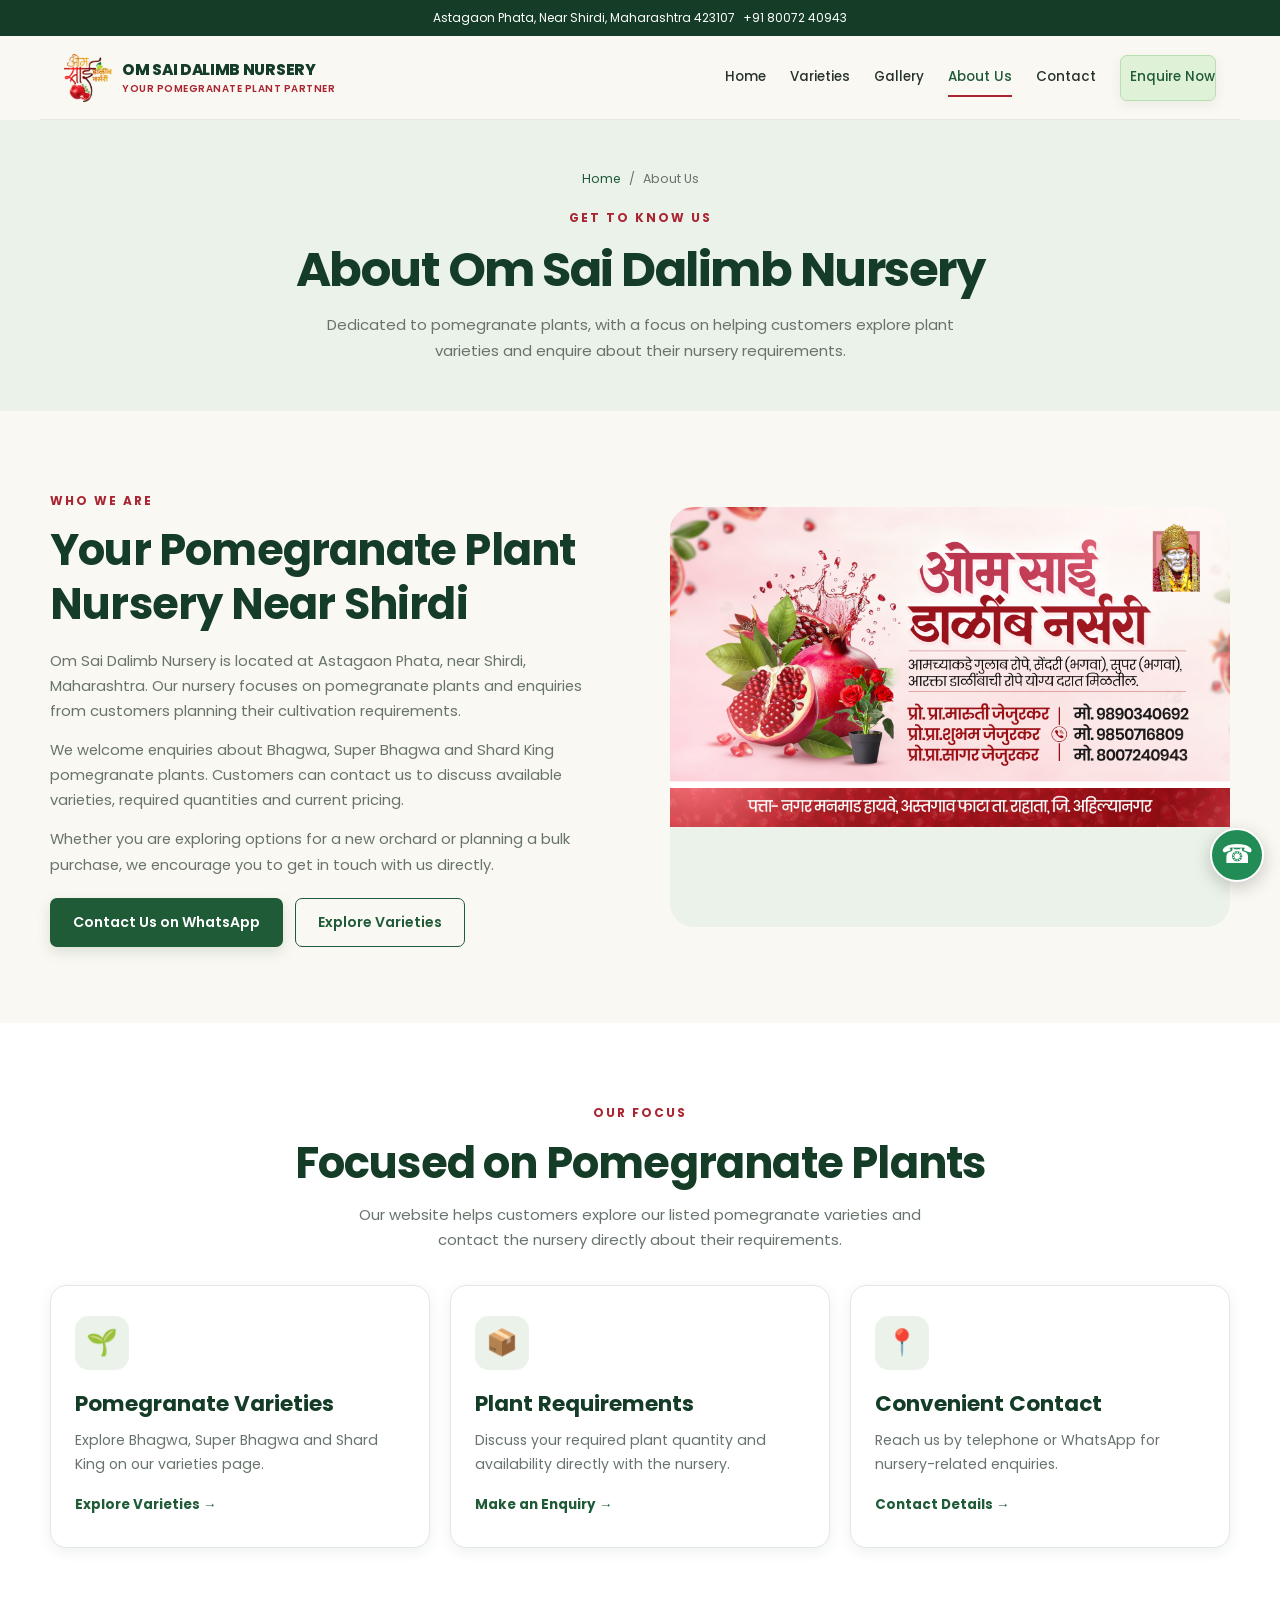
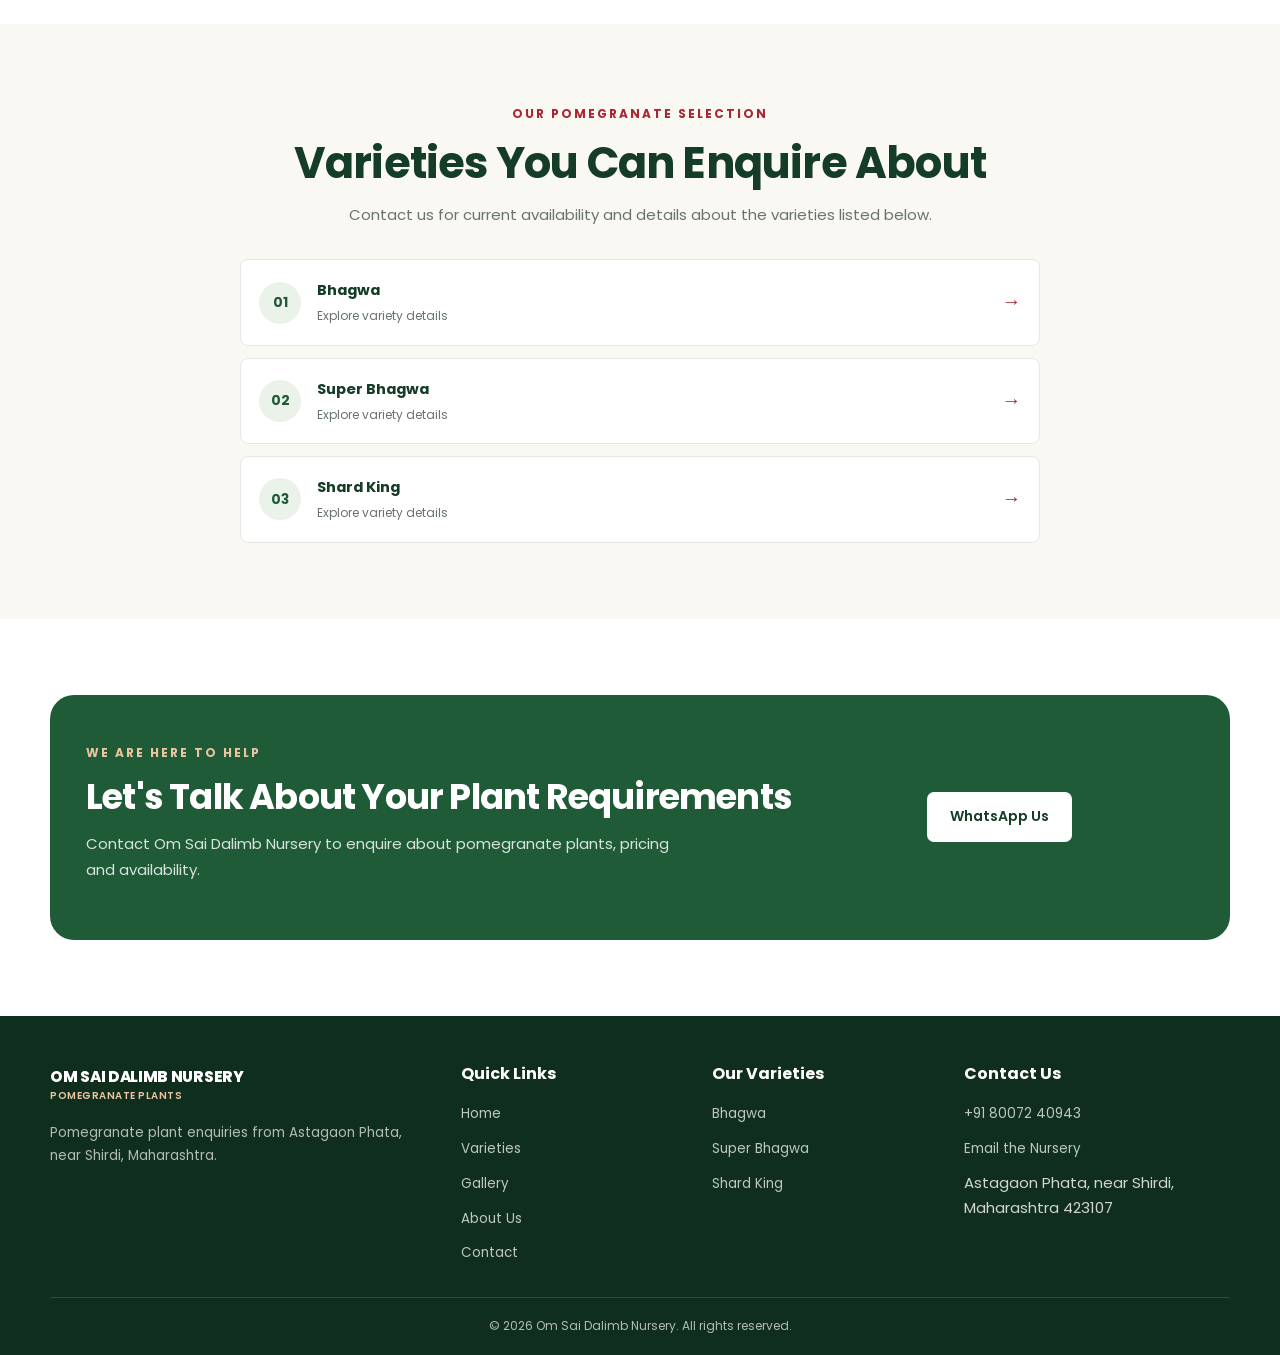
==== commit b2b12ddc: "Add files via upload" ====
--- a/about.html
+++ b/about.html
@@ -43,489 +43,475 @@
 <header class="navbar">
     <div class="container navbar-inner">
 
-    <!-- BRAND LOGO -->
-    <a href="index.html" class="brand" aria-label="Om Sai Dalimb Nursery Home">
-        <span class="brand-logo-wrap">
-            <img
-                src="images/logo/L1.png"
-                alt="Om Sai Dalimb Nursery logo"
-                class="brand-logo"
-                width="64"
-                height="64"
-                onerror="this.onerror=null; this.src='images/logo/logo1.png';"
-            >
-        </span>
-
-        <span class="brand-text">
-            <span class="brand-name">OM SAI DALIMB NURSERY</span>
-            <span class="brand-tagline">YOUR POMEGRANATE PLANT PARTNER</span>
-        </span>
-    </a>
-
-    <!-- MOBILE MENU BUTTON -->
-    <button
-        class="nav-toggle"
-        id="navToggle"
-        type="button"
-        aria-label="Open navigation menu"
-        aria-controls="navMenu"
-        aria-expanded="false">
-        ☰
-    </button>
-
-    <!-- NAVIGATION LINKS -->
-    <nav class="nav-menu" id="navMenu" aria-label="Main navigation">
-        <a href="index.html">Home</a>
-        <a href="varieties.html">Varieties</a>
-        <a href="gallery.html">Gallery</a>
-        <a href="about.html" class="active" aria-current="page">About Us</a>
-        <a href="contact.html">Contact</a>
-
-        <a
-            href="https://wa.me/918007240943"
-            class="btn btn-primary nav-cta"
-            target="_blank"
-            rel="noopener noreferrer">
-            <i class="fa-brands fa-whatsapp" aria-hidden="true"></i>
-            Enquire Now
+        <!-- BRAND LOGO -->
+        <a href="index.html" class="brand" aria-label="Om Sai Dalimb Nursery Home">
+            <span class="brand-logo-wrap">
+                <img
+                    src="images/logo/L1.png"
+                    alt="Om Sai Dalimb Nursery logo"
+                    class="brand-logo"
+                    width="64"
+                    height="64"
+                    decoding="async"
+                    onerror="this.onerror=null; this.src='images/logo/logo1.png';"
+                >
+            </span>
+
+            <span class="brand-text">
+                <span class="brand-name">OM SAI DALIMB NURSERY</span>
+                <span class="brand-tagline">YOUR POMEGRANATE PLANT PARTNER</span>
+            </span>
         </a>
-    </nav>
-
-</div>
-
+
+        <!-- MOBILE MENU BUTTON -->
+        <button
+            class="nav-toggle"
+            id="navToggle"
+            type="button"
+            aria-label="Open navigation menu"
+            aria-controls="navMenu"
+            aria-expanded="false">
+            ☰
+        </button>
+
+        <!-- NAVIGATION LINKS -->
+        <nav class="nav-menu" id="navMenu" aria-label="Main navigation">
+            <a href="index.html">Home</a>
+            <a href="varieties.html">Varieties</a>
+            <a href="gallery.html">Gallery</a>
+            <a href="about.html" class="active" aria-current="page">About Us</a>
+            <a href="contact.html">Contact</a>
+
+            <a
+                href="https://wa.me/918007240943"
+                class="btn btn-primary nav-cta"
+                target="_blank"
+                rel="noopener noreferrer">
+                <i class="fa-brands fa-whatsapp" aria-hidden="true"></i>
+                Enquire Now
+            </a>
+        </nav>
+
+    </div>
 </header>
 
-
-    <main>
-
-        <!-- PAGE HERO -->
-        <section class="page-hero">
-
-            <div class="container">
-
-                <nav class="breadcrumb" aria-label="Breadcrumb">
-                    <a href="index.html">Home</a>
-                    <span>/</span>
-                    <span>About Us</span>
-                </nav>
-
-                <span class="eyebrow">GET TO KNOW US</span>
-
-                <h1>About Om Sai Dalimb Nursery</h1>
+<main>
+
+    <!-- PAGE HERO -->
+    <section class="page-hero">
+
+        <div class="container">
+
+            <nav class="breadcrumb" aria-label="Breadcrumb">
+                <a href="index.html">Home</a>
+                <span>/</span>
+                <span>About Us</span>
+            </nav>
+
+            <span class="eyebrow">GET TO KNOW US</span>
+
+            <h1>About Om Sai Dalimb Nursery</h1>
+
+            <p>
+                Dedicated to pomegranate plants, with a focus on helping
+                customers explore plant varieties and enquire about
+                their nursery requirements.
+            </p>
+
+        </div>
+
+    </section>
+
+    <!-- INTRODUCTION -->
+    <section class="section">
+
+        <div class="container about-grid">
+
+            <div class="about-content">
+
+                <span class="eyebrow">WHO WE ARE</span>
+
+                <h2>Your Pomegranate Plant Nursery Near Shirdi</h2>
 
                 <p>
-                    Dedicated to pomegranate plants, with a focus on helping
-                    customers explore plant varieties and enquire about
-                    their nursery requirements.
+                    Om Sai Dalimb Nursery is located at Astagaon Phata,
+                    near Shirdi, Maharashtra. Our nursery focuses on
+                    pomegranate plants and enquiries from customers
+                    planning their cultivation requirements.
                 </p>
 
-            </div>
-
-        </section>
-
-
-        <!-- INTRODUCTION -->
-        <section class="section">
-
-            <div class="container about-grid">
-
-                <div class="about-content">
-
-                    <span class="eyebrow">WHO WE ARE</span>
-
-                    <h2>Your Pomegranate Plant Nursery Near Shirdi</h2>
+                <p>
+                    We welcome enquiries about Bhagwa, Super Bhagwa
+                    and Shard King pomegranate plants. Customers can
+                    contact us to discuss available varieties, required
+                    quantities and current pricing.
+                </p>
+
+                <p>
+                    Whether you are exploring options for a new orchard
+                    or planning a bulk purchase, we encourage you to
+                    get in touch with us directly.
+                </p>
+
+                <div class="btn-group mt-2">
+
+                    <a href="https://wa.me/918007240943?text=Hello%20Om%20Sai%20Dalimb%20Nursery%2C%20I%20would%20like%20to%20know%20more%20about%20your%20pomegranate%20plants."
+                        class="btn btn-primary"
+                        target="_blank"
+                        rel="noopener noreferrer">
+                        Contact Us on WhatsApp
+                    </a>
+
+                    <a href="varieties.html" class="btn btn-outline">
+                        Explore Varieties
+                    </a>
+
+                </div>
+
+            </div>
+
+            <!-- IMAGE -->
+            <div class="about-image image-placeholder">
+
+                <div class="placeholder-content">
+
+                    <img
+                        src="images/hero/h5.jpeg"
+                        alt="Pomegranate plants at Om Sai Dalimb Nursery"
+                        loading="lazy"
+                        decoding="async"
+                        onerror="this.onerror=null; this.src='images/hero/hero1.jpeg';"
+                    >
+
+                </div>
+
+            </div>
+
+        </div>
+
+    </section>
+
+    <!-- OUR FOCUS -->
+    <section class="section section-white">
+
+        <div class="container">
+
+            <div class="section-heading">
+
+                <span class="eyebrow">OUR FOCUS</span>
+
+                <h2>Focused on Pomegranate Plants</h2>
+
+                <p>
+                    Our website helps customers explore our listed
+                    pomegranate varieties and contact the nursery
+                    directly about their requirements.
+                </p>
+
+            </div>
+
+            <div class="variety-grid">
+
+                <article class="focus-card">
+
+                    <div class="focus-icon">🌱</div>
+
+                    <h3>Pomegranate Varieties</h3>
 
                     <p>
-                        Om Sai Dalimb Nursery is located at Astagaon Phata,
-                        near Shirdi, Maharashtra. Our nursery focuses on
-                        pomegranate plants and enquiries from customers
-                        planning their cultivation requirements.
+                        Explore Bhagwa, Super Bhagwa and Shard King
+                        on our varieties page.
                     </p>
 
+                    <a href="varieties.html" class="variety-link">
+                        Explore Varieties →
+                    </a>
+
+                </article>
+
+                <article class="focus-card">
+
+                    <div class="focus-icon">📦</div>
+
+                    <h3>Plant Requirements</h3>
+
                     <p>
-                        We welcome enquiries about Bhagwa, Super Bhagwa
-                        and Shard King pomegranate plants. Customers can
-                        contact us to discuss available varieties, required
-                        quantities and current pricing.
+                        Discuss your required plant quantity and
+                        availability directly with the nursery.
                     </p>
 
+                    <a href="contact.html" class="variety-link">
+                        Make an Enquiry →
+                    </a>
+
+                </article>
+
+                <article class="focus-card">
+
+                    <div class="focus-icon">📍</div>
+
+                    <h3>Convenient Contact</h3>
+
                     <p>
-                        Whether you are exploring options for a new orchard
-                        or planning a bulk purchase, we encourage you to
-                        get in touch with us directly.
+                        Reach us by telephone or WhatsApp for
+                        nursery-related enquiries.
                     </p>
 
-                    <div class="btn-group mt-2">
-
-                        <a href="https://wa.me/918007240943?text=Hello%20Om%20Sai%20Dalimb%20Nursery%2C%20I%20would%20like%20to%20know%20more%20about%20your%20pomegranate%20plants."
-                            class="btn btn-primary"
-                            target="_blank"
-                            rel="noopener noreferrer">
-                            Contact Us on WhatsApp
+                    <a href="contact.html" class="variety-link">
+                        Contact Details →
+                    </a>
+
+                </article>
+
+            </div>
+
+        </div>
+
+    </section>
+
+    <!-- VARIETIES -->
+    <section class="section">
+
+        <div class="container">
+
+            <div class="section-heading">
+
+                <span class="eyebrow">OUR POMEGRANATE SELECTION</span>
+
+                <h2>Varieties You Can Enquire About</h2>
+
+                <p>
+                    Contact us for current availability and details
+                    about the varieties listed below.
+                </p>
+
+            </div>
+
+            <div class="about-varieties">
+
+                <a href="varieties.html#bhagwa" class="about-variety-item">
+                    <span class="about-variety-number">01</span>
+                    <span>
+                        <strong>Bhagwa</strong>
+                        <small>Explore variety details</small>
+                    </span>
+                    <span class="about-variety-arrow">→</span>
+                </a>
+
+                <a href="varieties.html#super-bhagwa" class="about-variety-item">
+                    <span class="about-variety-number">02</span>
+                    <span>
+                        <strong>Super Bhagwa</strong>
+                        <small>Explore variety details</small>
+                    </span>
+                    <span class="about-variety-arrow">→</span>
+                </a>
+
+                <a href="varieties.html#shard-king" class="about-variety-item">
+                    <span class="about-variety-number">03</span>
+                    <span>
+                        <strong>Shard King</strong>
+                        <small>Explore variety details</small>
+                    </span>
+                    <span class="about-variety-arrow">→</span>
+                </a>
+
+            </div>
+
+        </div>
+
+    </section>
+
+    <!-- CONTACT CTA -->
+    <section class="section section-white">
+
+        <div class="container">
+
+            <div class="cta-banner">
+
+                <div>
+
+                    <span class="eyebrow" style="color: #e9c5a2;">
+                        WE ARE HERE TO HELP
+                    </span>
+
+                    <h2>Let's Talk About Your Plant Requirements</h2>
+
+                    <p>
+                        Contact Om Sai Dalimb Nursery to enquire about
+                        pomegranate plants, pricing and availability.
+                    </p>
+
+                </div>
+
+                <div class="btn-group">
+
+                    <a href="https://wa.me/918007240943"
+                        class="btn btn-white"
+                        target="_blank"
+                        rel="noopener noreferrer">
+                        WhatsApp Us
+                    </a>
+
+                    <a href="tel:+918007240943" class="btn btn-outline">
+                        Call Now
+                    </a>
+
+                </div>
+
+            </div>
+
+        </div>
+
+    </section>
+
+</main>
+
+<!-- FOOTER -->
+<footer class="footer">
+
+    <div class="container">
+
+        <div class="footer-grid">
+
+            <div>
+
+                <a href="index.html" class="brand">
+
+                    <span class="brand-text">
+                        <span class="brand-name">OM SAI DALIMB NURSERY</span>
+                        <span class="brand-tagline">POMEGRANATE PLANTS</span>
+                    </span>
+
+                </a>
+
+                <p class="mt-2">
+                    Pomegranate plant enquiries from Astagaon Phata,
+                    near Shirdi, Maharashtra.
+                </p>
+
+            </div>
+
+            <div>
+
+                <h3>Quick Links</h3>
+
+                <ul class="footer-links">
+                    <li><a href="index.html">Home</a></li>
+                    <li><a href="varieties.html">Varieties</a></li>
+                    <li><a href="gallery.html">Gallery</a></li>
+                    <li><a href="about.html">About Us</a></li>
+                    <li><a href="contact.html">Contact</a></li>
+                </ul>
+
+            </div>
+
+            <div>
+
+                <h3>Our Varieties</h3>
+
+                <ul class="footer-links">
+                    <li><a href="varieties.html#bhagwa">Bhagwa</a></li>
+                    <li><a href="varieties.html#super-bhagwa">Super Bhagwa</a></li>
+                    <li><a href="varieties.html#shard-king">Shard King</a></li>
+                </ul>
+
+            </div>
+
+            <div>
+
+                <h3>Contact Us</h3>
+
+                <ul class="footer-links">
+
+                    <li>
+                        <a href="tel:+918007240943">
+                            +91 80072 40943
                         </a>
-
-                        <a href="varieties.html" class="btn btn-outline">
-                            Explore Varieties
+                    </li>
+
+                    <li>
+                        <a href="mailto:jejurkarsagar766@gmail.com">
+                            Email the Nursery
                         </a>
-
-                    </div>
-
-                </div>
-
-
-                <!-- IMAGE PLACEHOLDER -->
-                <div class="about-image image-placeholder">
-
-                    <div class="placeholder-content">
-                       
-                        
-                        <img src="C:\Users\Rutuja\OneDrive\Desktop\OmSaiDalimbNursery\images\hero\h5.jpeg"
-                                alt="Bhagwa pomegranate variety"
-                                loading="lazy"
-                                onerror="this.onerror=null;this.src='images/hero/hero1.jpeg';"/>
-                    </div>
-
-                </div>
-
-            </div>
-
-        </section>
-
-
-        <!-- OUR FOCUS -->
-        <section class="section section-white">
-
-            <div class="container">
-
-                <div class="section-heading">
-
-                    <span class="eyebrow">OUR FOCUS</span>
-
-                    <h2>Focused on Pomegranate Plants</h2>
-
-                    <p>
-                        Our website helps customers explore our listed
-                        pomegranate varieties and contact the nursery
-                        directly about their requirements.
-                    </p>
-
-                </div>
-
-
-                <div class="variety-grid">
-
-                    <article class="focus-card">
-
-                        <div class="focus-icon">🌱</div>
-
-                        <h3>Pomegranate Varieties</h3>
-
-                        <p>
-                            Explore Bhagwa, Super Bhagwa and Shard King
-                            on our varieties page.
-                        </p>
-
-                        <a href="varieties.html" class="variety-link">
-                            Explore Varieties →
-                        </a>
-
-                    </article>
-
-
-                    <article class="focus-card">
-
-                        <div class="focus-icon">📦</div>
-
-                        <h3>Plant Requirements</h3>
-
-                        <p>
-                            Discuss your required plant quantity and
-                            availability directly with the nursery.
-                        </p>
-
-                        <a href="contact.html" class="variety-link">
-                            Make an Enquiry →
-                        </a>
-
-                    </article>
-
-
-                    <article class="focus-card">
-
-                        <div class="focus-icon">📍</div>
-
-                        <h3>Convenient Contact</h3>
-
-                        <p>
-                            Reach us by telephone or WhatsApp for
-                            nursery-related enquiries.
-                        </p>
-
-                        <a href="contact.html" class="variety-link">
-                            Contact Details →
-                        </a>
-
-                    </article>
-
-                </div>
-
-            </div>
-
-        </section>
-
-
-        <!-- VARIETIES -->
-        <section class="section">
-
-            <div class="container">
-
-                <div class="section-heading">
-
-                    <span class="eyebrow">OUR POMEGRANATE SELECTION</span>
-
-                    <h2>Varieties You Can Enquire About</h2>
-
-                    <p>
-                        Contact us for current availability and details
-                        about the varieties listed below.
-                    </p>
-
-                </div>
-
-
-                <div class="about-varieties">
-
-                    <a href="varieties.html#bhagwa" class="about-variety-item">
-                        <span class="about-variety-number">01</span>
+                    </li>
+
+                    <li>
                         <span>
-                            <strong>Bhagwa</strong>
-                            <small>Explore variety details</small>
+                            Astagaon Phata, near Shirdi,
+                            Maharashtra 423107
                         </span>
-                        <span class="about-variety-arrow">→</span>
-                    </a>
-
-                    <a href="varieties.html#super-bhagwa" class="about-variety-item">
-                        <span class="about-variety-number">02</span>
-                        <span>
-                            <strong>Super Bhagwa</strong>
-                            <small>Explore variety details</small>
-                        </span>
-                        <span class="about-variety-arrow">→</span>
-                    </a>
-
-                    <a href="varieties.html#shard-king" class="about-variety-item">
-                        <span class="about-variety-number">03</span>
-                        <span>
-                            <strong>Shard King</strong>
-                            <small>Explore variety details</small>
-                        </span>
-                        <span class="about-variety-arrow">→</span>
-                    </a>
-
-                </div>
-
-            </div>
-
-        </section>
-
-
-        <!-- CONTACT CTA -->
-        <section class="section section-white">
-
-            <div class="container">
-
-                <div class="cta-banner">
-
-                    <div>
-
-                        <span class="eyebrow" style="color: #e9c5a2;">
-                            WE ARE HERE TO HELP
-                        </span>
-
-                        <h2>Let's Talk About Your Plant Requirements</h2>
-
-                        <p>
-                            Contact Om Sai Dalimb Nursery to enquire about
-                            pomegranate plants, pricing and availability.
-                        </p>
-
-                    </div>
-
-                    <div class="btn-group">
-
-                        <a href="https://wa.me/918007240943"
-                            class="btn btn-white"
-                            target="_blank"
-                            rel="noopener noreferrer">
-                            WhatsApp Us
-                        </a>
-
-                        <a href="tel:+918007240943" class="btn btn-outline">
-                            Call Now
-                        </a>
-
-                    </div>
-
-                </div>
-
-            </div>
-
-        </section>
-
-    </main>
-
-
-    <!-- FOOTER -->
-    <footer class="footer">
-
-        <div class="container">
-
-            <div class="footer-grid">
-
-                <div>
-
-                    <a href="index.html" class="brand">
-
-                        <span class="brand-text">
-                            <span class="brand-name">OM SAI DALIMB NURSERY</span>
-                            <span class="brand-tagline">POMEGRANATE PLANTS</span>
-                        </span>
-
-                    </a>
-
-                    <p class="mt-2">
-                        Pomegranate plant enquiries from Astagaon Phata,
-                        near Shirdi, Maharashtra.
-                    </p>
-
-                </div>
-
-
-                <div>
-
-                    <h3>Quick Links</h3>
-
-                    <ul class="footer-links">
-                        <li><a href="index.html">Home</a></li>
-                        <li><a href="varieties.html">Varieties</a></li>
-                        <li><a href="gallery.html">Gallery</a></li>
-                        <li><a href="about.html">About Us</a></li>
-                        <li><a href="contact.html">Contact</a></li>
-                    </ul>
-
-                </div>
-
-
-                <div>
-
-                    <h3>Our Varieties</h3>
-
-                    <ul class="footer-links">
-                        <li><a href="varieties.html#bhagwa">Bhagwa</a></li>
-                        <li><a href="varieties.html#super-bhagwa">Super Bhagwa</a></li>
-                        <li><a href="varieties.html#shard-king">Shard King</a></li>
-                    </ul>
-
-                </div>
-
-
-                <div>
-
-                    <h3>Contact Us</h3>
-
-                    <ul class="footer-links">
-
-                        <li>
-                            <a href="tel:+918007240943">
-                                +91 80072 40943
-                            </a>
-                        </li>
-
-                        <li>
-                            <a href="mailto:jejurkarsagar766@gmail.com">
-                                Email the Nursery
-                            </a>
-                        </li>
-
-                        <li>
-                            <span>
-                                Astagaon Phata, near Shirdi,
-                                Maharashtra 423107
-                            </span>
-                        </li>
-
-                    </ul>
-
-                </div>
-
-            </div>
-
-
-            <div class="footer-bottom">
-
-                <p>
-                    &copy; <span id="currentYear"></span>
-                    Om Sai Dalimb Nursery. All rights reserved.
-                </p>
-
-            </div>
-
-        </div>
-
-    </footer>
-
-
-    <!-- FLOATING WHATSAPP BUTTON -->
-    <a href="https://wa.me/918007240943"
-        class="whatsapp-float"
-        target="_blank"
-        rel="noopener noreferrer"
-        aria-label="Contact Om Sai Dalimb Nursery on WhatsApp">
-        ☎
-    </a>
-
-
-    <!-- JAVASCRIPT -->
-    <script>
-        const navToggle = document.getElementById("navToggle");
-        const navMenu = document.getElementById("navMenu");
-
-        if (navToggle && navMenu) {
-
-            navToggle.addEventListener("click", function () {
-
-                const isOpen = navMenu.classList.toggle("show");
-
-                navToggle.setAttribute("aria-expanded", String(isOpen));
-
-                navToggle.setAttribute(
-                    "aria-label",
-                    isOpen ? "Close navigation menu" : "Open navigation menu"
-                );
-
-                navToggle.textContent = isOpen ? "✕" : "☰";
+                    </li>
+
+                </ul>
+
+            </div>
+
+        </div>
+
+        <div class="footer-bottom">
+
+            <p>
+                &copy; <span id="currentYear"></span>
+                Om Sai Dalimb Nursery. All rights reserved.
+            </p>
+
+        </div>
+
+    </div>
+
+</footer>
+
+<!-- FLOATING WHATSAPP BUTTON -->
+<a href="https://wa.me/918007240943"
+    class="whatsapp-float"
+    target="_blank"
+    rel="noopener noreferrer"
+    aria-label="Contact Om Sai Dalimb Nursery on WhatsApp">
+    ☎
+</a>
+
+<!-- JAVASCRIPT -->
+<script>
+    const navToggle = document.getElementById("navToggle");
+    const navMenu = document.getElementById("navMenu");
+
+    if (navToggle && navMenu) {
+
+        navToggle.addEventListener("click", function () {
+
+            const isOpen = navMenu.classList.toggle("show");
+
+            navToggle.setAttribute("aria-expanded", String(isOpen));
+
+            navToggle.setAttribute(
+                "aria-label",
+                isOpen ? "Close navigation menu" : "Open navigation menu"
+            );
+
+            navToggle.textContent = isOpen ? "✕" : "☰";
+
+        });
+
+        navMenu.querySelectorAll("a").forEach(function (link) {
+
+            link.addEventListener("click", function () {
+
+                navMenu.classList.remove("show");
+
+                navToggle.setAttribute("aria-expanded", "false");
+                navToggle.setAttribute("aria-label", "Open navigation menu");
+                navToggle.textContent = "☰";
 
             });
 
-            navMenu.querySelectorAll("a").forEach(function (link) {
-
-                link.addEventListener("click", function () {
-
-                    navMenu.classList.remove("show");
-
-                    navToggle.setAttribute("aria-expanded", "false");
-                    navToggle.setAttribute("aria-label", "Open navigation menu");
-                    navToggle.textContent = "☰";
-
-                });
-
-            });
-
-        }
-
-        document.getElementById("currentYear").textContent =
-            new Date().getFullYear();
-    </script>
+        });
+
+    }
+
+    document.getElementById("currentYear").textContent =
+        new Date().getFullYear();
+</script>
 
 </body>
 
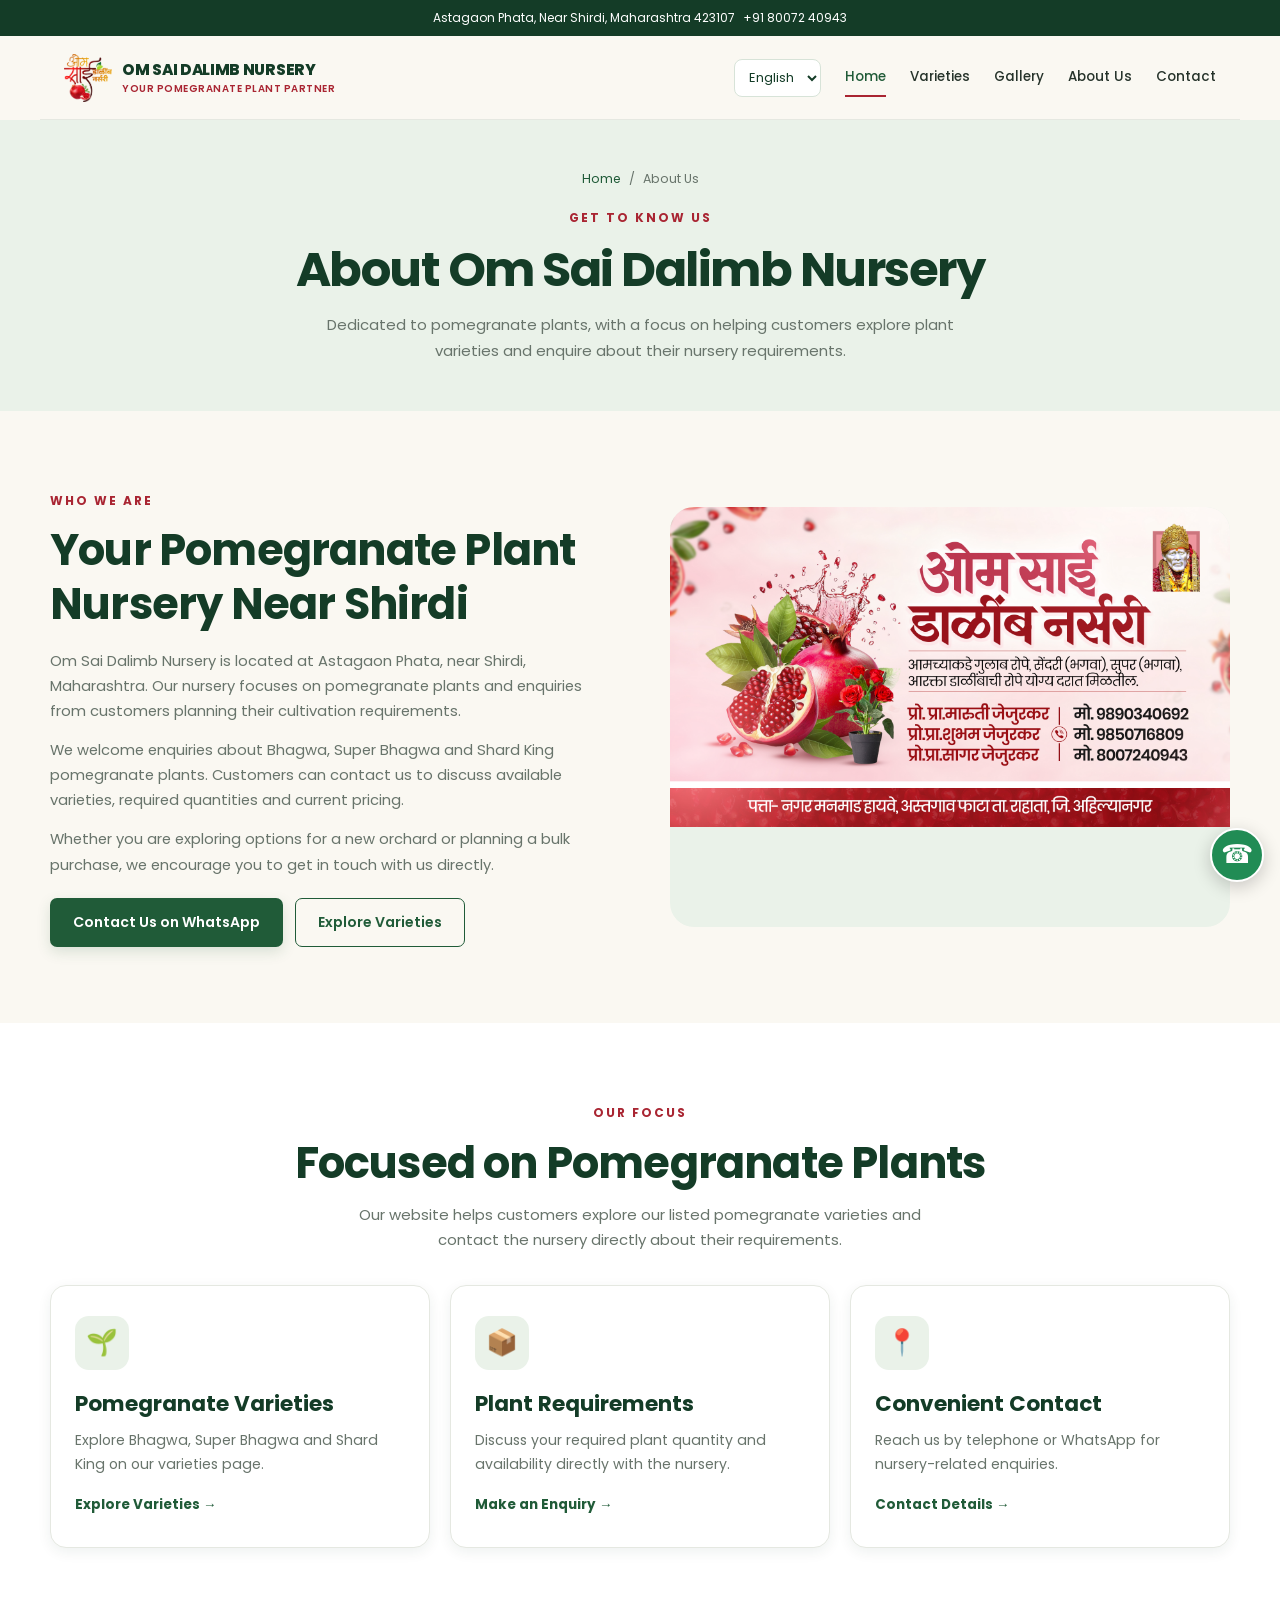
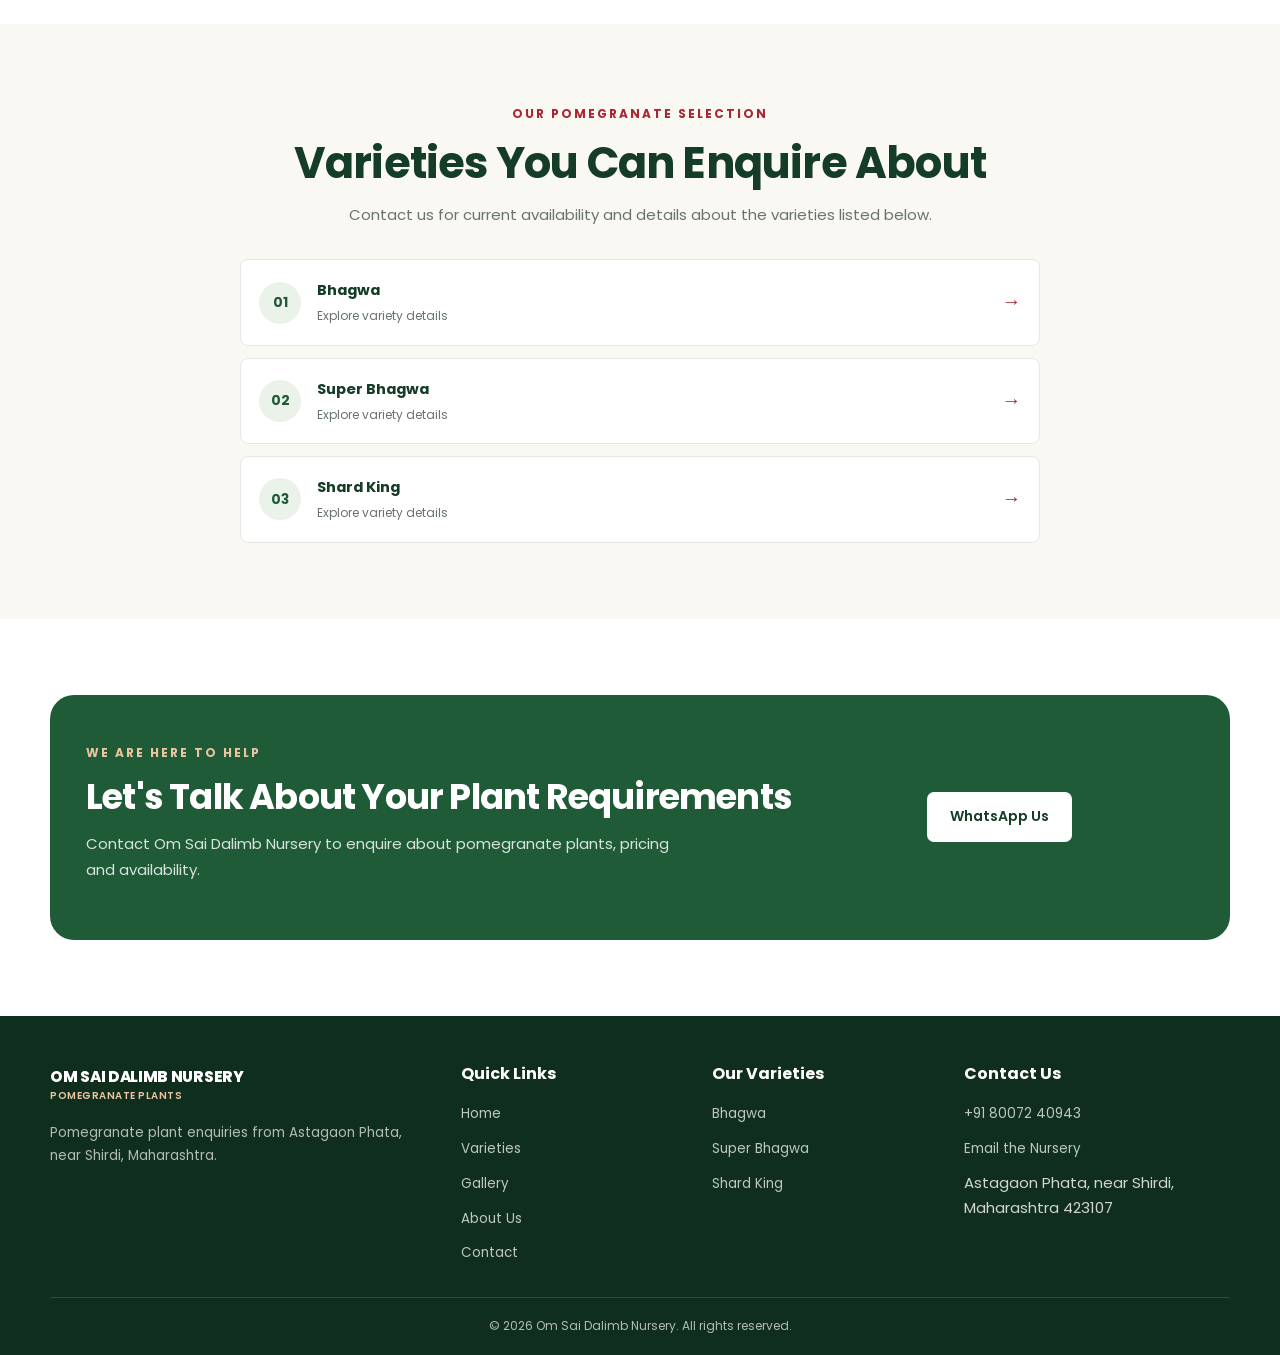
==== commit c84644b3: "Add files via upload" ====
--- a/about.html
+++ b/about.html
@@ -76,24 +76,26 @@
 
         <!-- NAVIGATION LINKS -->
         <nav class="nav-menu" id="navMenu" aria-label="Main navigation">
-            <a href="index.html">Home</a>
-            <a href="varieties.html">Varieties</a>
-            <a href="gallery.html">Gallery</a>
-            <a href="about.html" class="active" aria-current="page">About Us</a>
-            <a href="contact.html">Contact</a>
-
-            <a
-                href="https://wa.me/918007240943"
-                class="btn btn-primary nav-cta"
-                target="_blank"
-                rel="noopener noreferrer">
-                <i class="fa-brands fa-whatsapp" aria-hidden="true"></i>
-                Enquire Now
-            </a>
-        </nav>
+
+    <select class="language-selector"
+            data-language-selector
+            aria-label="Choose website language">
+        <option value="en">English</option>
+        <option value="mr">मराठी</option>
+        <option value="hi">हिन्दी</option>
+    </select>
+
+    <a href="index.html" class="active" data-i18n="home">Home</a>
+    <a href="varieties.html" data-i18n="varieties">Varieties</a>
+    <a href="gallery.html" data-i18n="gallery">Gallery</a>
+    <a href="about.html" data-i18n="about">About Us</a>
+    <a href="contact.html" data-i18n="contact">Contact</a>
+
+</nav>
 
     </div>
 </header>
+
 
 <main>
 
@@ -512,7 +514,7 @@
     document.getElementById("currentYear").textContent =
         new Date().getFullYear();
 </script>
-
+<script src="js/language.js" defer></script>
 </body>
 
 </html>
--- a/css/style.css
+++ b/css/style.css
@@ -2709,3 +2709,250 @@
 .nav-menu > .nav-cta:hover i {
 color: #16813b;
 }
+
+
+/* =========================================
+   FOOTER TEXT COLOR FIX
+========================================= */
+
+.site-footer {
+    color: #ffffff;
+}
+
+.site-footer .footer-links h3,
+.site-footer .footer-contact h3 {
+    color: #ffffff !important;
+}
+
+.site-footer .footer-links a,
+.site-footer .footer-contact a {
+    color: #e0e7df !important;
+    text-decoration: none;
+}
+
+.site-footer .footer-links a:hover,
+.site-footer .footer-contact a:hover {
+    color: #a8d96c !important;
+}
+
+.site-footer .footer-about p,
+.site-footer .footer-contact p {
+    color: #e0e7df !important;
+}
+
+.site-footer .footer-bottom {
+    color: #ffffff;
+}
+
+
+/* =========================================
+   FOOTER VISIBILITY FIX
+========================================= */
+
+.site-footer {
+    background-color: #173d2a !important;
+    color: #ffffff !important;
+    padding-top: 45px;
+    position: relative;
+}
+
+.site-footer .footer-grid {
+    display: grid !important;
+    grid-template-columns: repeat(4, minmax(0, 1fr));
+    gap: 28px;
+    align-items: start;
+}
+
+.site-footer .footer-about,
+.site-footer .footer-links,
+.site-footer .footer-contact {
+    display: flex !important;
+    flex-direction: column;
+    min-width: 0;
+    visibility: visible !important;
+    opacity: 1 !important;
+}
+
+.site-footer h3,
+.site-footer .brand-text strong {
+    color: #ffffff !important;
+    display: block !important;
+    margin-bottom: 12px;
+}
+
+.site-footer p,
+.site-footer .brand-text small {
+    color: #e0e9e3 !important;
+    line-height: 1.8;
+}
+
+.site-footer .footer-links a,
+.site-footer .footer-contact a {
+    display: block !important;
+    color: #ffffff !important;
+    text-decoration: none;
+    margin-bottom: 10px;
+    visibility: visible !important;
+    opacity: 1 !important;
+}
+
+.site-footer .footer-links a:hover,
+.site-footer .footer-contact a:hover {
+    color: #b9e58c !important;
+}
+
+.site-footer .footer-bottom {
+    display: block !important;
+    color: #ffffff !important;
+    border-top: 1px solid rgba(255, 255, 255, 0.2);
+    margin-top: 30px;
+    padding: 18px 0;
+}
+
+.site-footer .footer-bottom p {
+    color: #ffffff !important;
+    margin: 0;
+}
+
+.site-footer .footer-whatsapp {
+    color: #b9e58c !important;
+}
+
+/* Tablet */
+@media (max-width: 900px) {
+    .site-footer .footer-grid {
+        grid-template-columns: repeat(2, minmax(0, 1fr));
+        gap: 24px;
+    }
+}
+
+/* Mobile */
+@media (max-width: 600px) {
+    .site-footer .footer-grid {
+        grid-template-columns: repeat(2, minmax(0, 1fr));
+        gap: 24px 14px;
+    }
+
+    .site-footer .footer-about,
+    .site-footer .footer-contact {
+        grid-column: 1 / -1;
+    }
+
+    .site-footer .footer-links h3,
+    .site-footer .footer-contact h3 {
+        font-size: 15px;
+    }
+
+    .site-footer .footer-links a,
+    .site-footer .footer-contact a {
+        font-size: 12px;
+        overflow-wrap: anywhere;
+    }
+}
+
+/* Website language selector */
+.language-selector {
+    max-width: 120px;
+    min-height: 38px;
+    padding: 7px 10px;
+    border: 1px solid #d7e3d8;
+    border-radius: 8px;
+    background-color: #ffffff;
+    color: #143c27;
+    font-family: inherit;
+    font-size: 13px;
+    cursor: pointer;
+}
+
+.language-selector:focus {
+    outline: 2px solid #2e7d32;
+    outline-offset: 2px;
+}
+
+@media (max-width: 820px) {
+    .language-selector {
+        max-width: 100%;
+        margin: 8px 0;
+    }
+}
+
+
+/* FIX: Mobile navigation layout */
+@media (max-width: 768px) {
+
+    .navbar-inner {
+        display: flex;
+        align-items: center;
+        justify-content: space-between;
+        gap: 8px;
+    }
+
+    .brand {
+        flex: 1;
+        min-width: 0;
+    }
+
+    .brand img {
+        max-width: 42px;
+        height: auto;
+    }
+
+    .brand-text {
+        min-width: 0;
+    }
+
+    .brand-name {
+        font-size: 12px;
+        line-height: 1.2;
+    }
+
+    .brand-tagline {
+        font-size: 9px;
+        line-height: 1.2;
+    }
+
+    /* Keep menu links hidden until hamburger is tapped */
+    .navMenu {
+        display: none;
+    }
+
+    .navMenu.show {
+        display: flex;
+        flex-direction: column;
+        position: absolute;
+        top: 100%;
+        left: 0;
+        right: 0;
+        width: 100%;
+        padding: 16px;
+        background: #ffffff;
+        z-index: 1000;
+        box-shadow: 0 8px 16px rgba(0, 0, 0, 0.12);
+    }
+
+    .navMenu.show a {
+        display: block;
+        padding: 10px 8px;
+    }
+
+    /* Language selector stays beside hamburger */
+    .language-selector {
+        flex-shrink: 0;
+        width: 88px;
+        max-width: 88px;
+        padding: 8px 5px;
+        font-size: 13px;
+    }
+
+    .nav-toggle {
+        display: flex;
+        flex-shrink: 0;
+        align-items: center;
+        justify-content: center;
+    }
+
+    /* Prevent the old enquiry button from appearing */
+    .nav-cta {
+        display: none !important;
+    }
+}
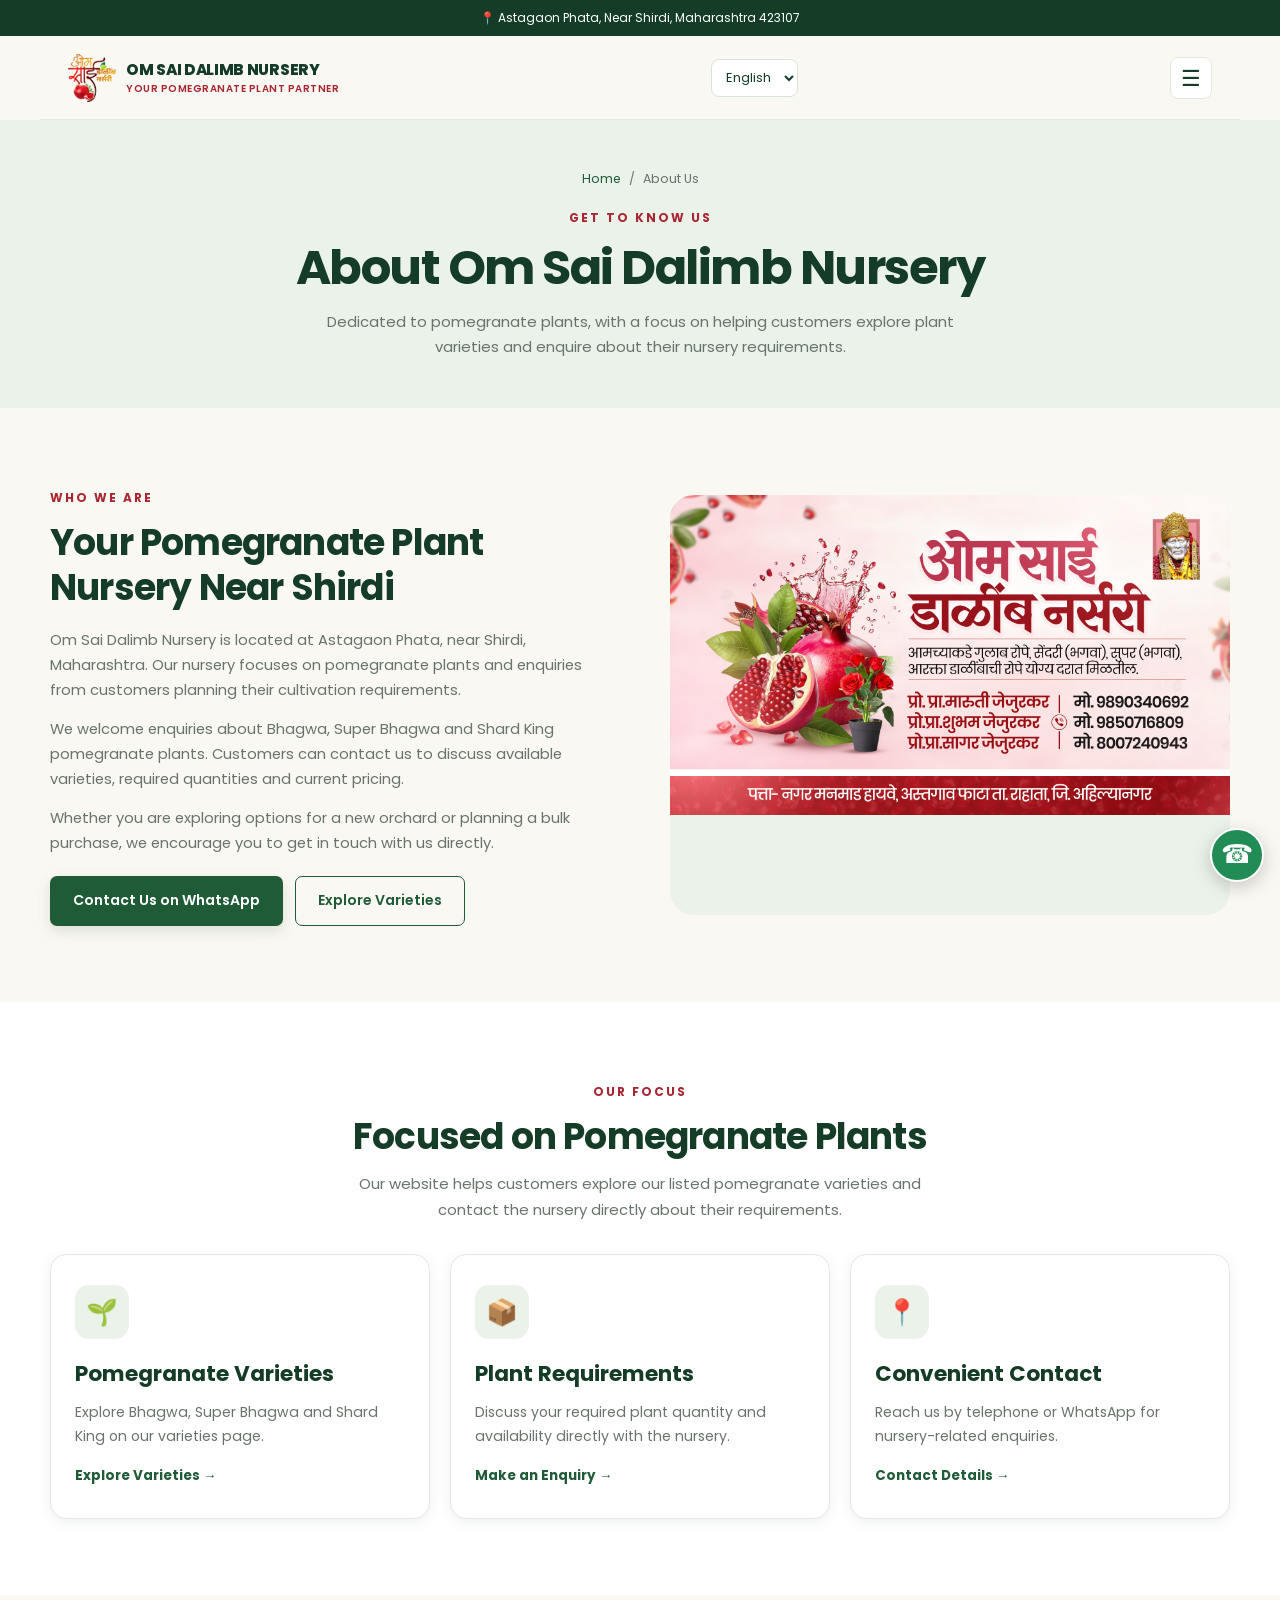
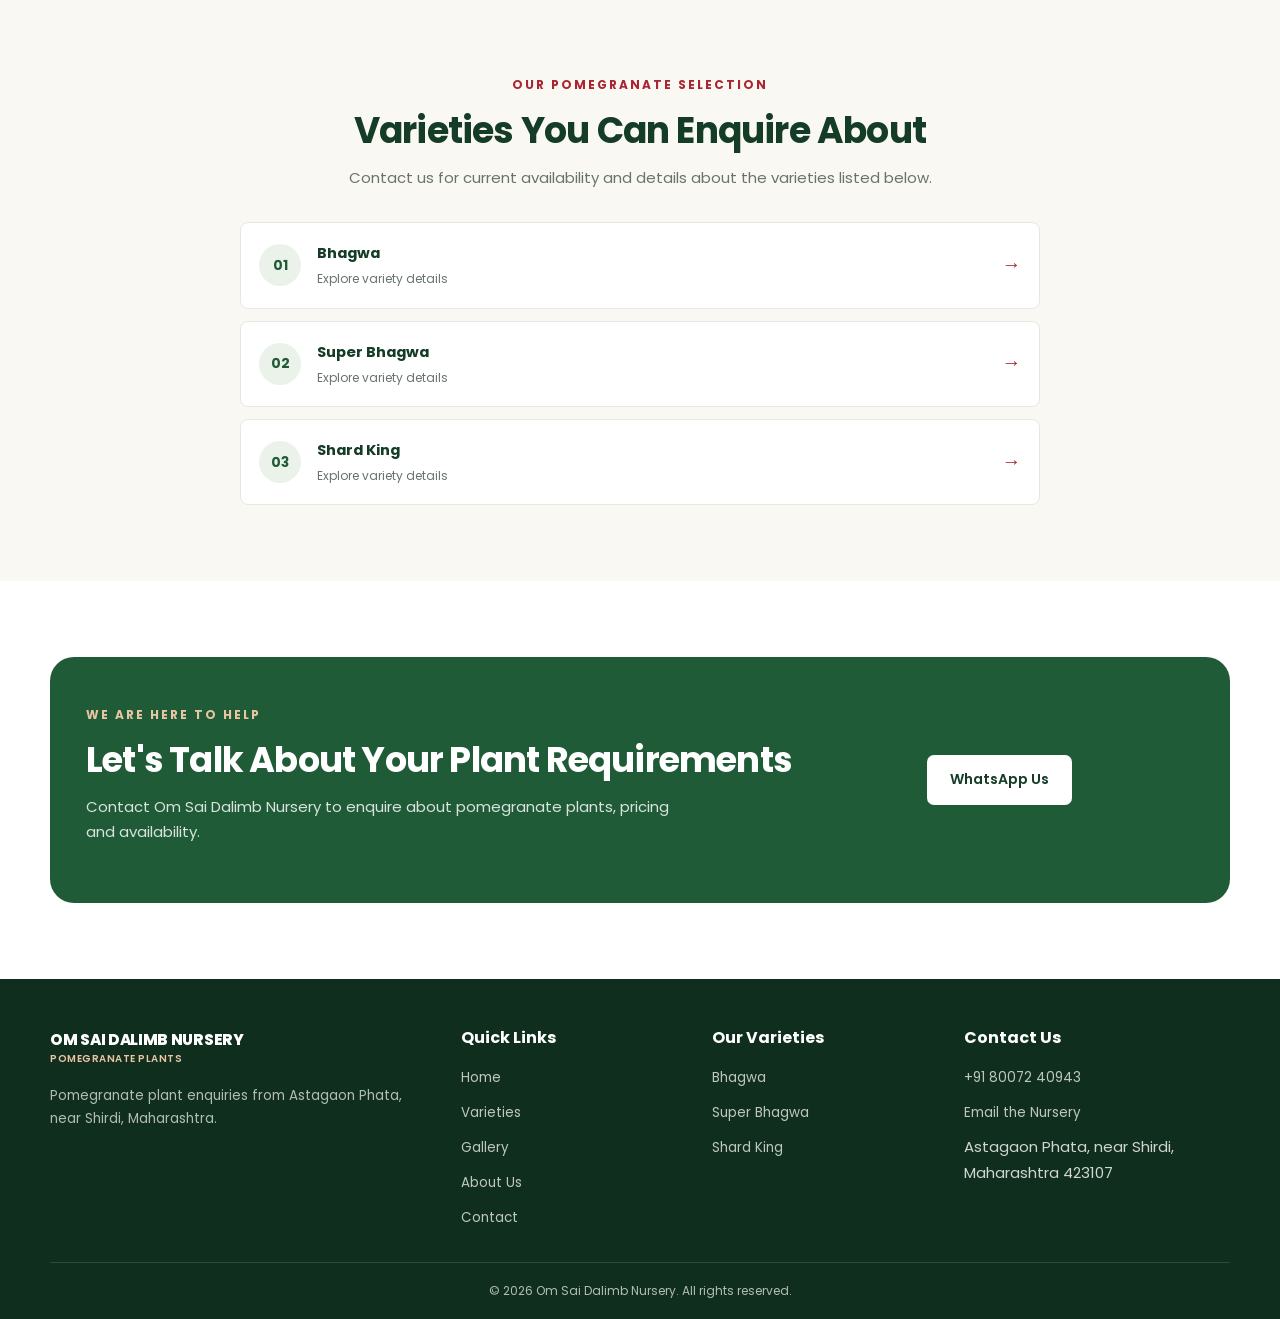
==== commit 060fac23: "Add files via upload" ====
--- a/about.html
+++ b/about.html
@@ -1,3 +1,4 @@
+
 <!DOCTYPE html>
 <html lang="en">
 
@@ -8,7 +9,7 @@
     <title>About Us | Om Sai Dalimb Nursery</title>
 
     <meta name="description"
-        content="Learn about Om Sai Dalimb Nursery, a pomegranate plant nursery located at Astagaon Phata near Shirdi, Maharashtra. Contact us for plant enquiries.">
+        content="Learn about Om Sai Dalimb Nursery, located at Astagaon Phata near Shirdi, Maharashtra. Contact us about Bhagwa, Super Bhagwa and Shard King pomegranate plants.">
 
     <meta name="theme-color" content="#143c27">
 
@@ -23,498 +24,639 @@
 
 <body>
 
-<!-- TOP BAR -->
-
-<div class="topbar">
-    <div class="container topbar-inner">
-        <p>
-            <i class="fa-solid fa-location-dot" aria-hidden="true"></i>
-            Astagaon Phata, Near Shirdi, Maharashtra 423107
-        </p>
-        <a href="tel:+918007240943">
-            <i class="fa-solid fa-phone" aria-hidden="true"></i>
-            +91 80072 40943
-        </a>
+    <!-- TOP BAR -->
+    <div class="topbar">
+        <div class="container topbar-inner">
+            <p data-i18n="topLocation">
+                📍 Astagaon Phata, Near Shirdi, Maharashtra 423107
+            </p>
+        </div>
     </div>
-</div>
-
-<!-- MAIN NAVIGATION -->
-
-<header class="navbar">
-    <div class="container navbar-inner">
-
-        <!-- BRAND LOGO -->
-        <a href="index.html" class="brand" aria-label="Om Sai Dalimb Nursery Home">
-            <span class="brand-logo-wrap">
-                <img
-                    src="images/logo/L1.png"
+
+    <!-- HEADER AND NAVIGATION -->
+    <header class="navbar">
+        <div class="container navbar-inner">
+
+            <a href="index.html" class="brand"
+                aria-label="Om Sai Dalimb Nursery homepage">
+
+                <img src="images/logo/L1.png"
                     alt="Om Sai Dalimb Nursery logo"
-                    class="brand-logo"
-                    width="64"
-                    height="64"
-                    decoding="async"
-                    onerror="this.onerror=null; this.src='images/logo/logo1.png';"
-                >
-            </span>
-
-            <span class="brand-text">
-                <span class="brand-name">OM SAI DALIMB NURSERY</span>
-                <span class="brand-tagline">YOUR POMEGRANATE PLANT PARTNER</span>
-            </span>
-        </a>
-
-        <!-- MOBILE MENU BUTTON -->
-        <button
-            class="nav-toggle"
-            id="navToggle"
-            type="button"
-            aria-label="Open navigation menu"
-            aria-controls="navMenu"
-            aria-expanded="false">
-            ☰
-        </button>
-
-        <!-- NAVIGATION LINKS -->
-        <nav class="nav-menu" id="navMenu" aria-label="Main navigation">
-
-    <select class="language-selector"
-            data-language-selector
-            aria-label="Choose website language">
-        <option value="en">English</option>
-        <option value="mr">मराठी</option>
-        <option value="hi">हिन्दी</option>
-    </select>
-
-    <a href="index.html" class="active" data-i18n="home">Home</a>
-    <a href="varieties.html" data-i18n="varieties">Varieties</a>
-    <a href="gallery.html" data-i18n="gallery">Gallery</a>
-    <a href="about.html" data-i18n="about">About Us</a>
-    <a href="contact.html" data-i18n="contact">Contact</a>
-
-</nav>
-
-    </div>
-</header>
-
-
-<main>
-
-    <!-- PAGE HERO -->
-    <section class="page-hero">
-
+                    onerror="this.style.display='none'"
+                    decoding="async">
+
+                <span class="brand-text">
+                    <span class="brand-name">OM SAI DALIMB NURSERY</span>
+
+                    <span class="brand-tagline" data-i18n="brandTagline">
+                        YOUR POMEGRANATE PLANT PARTNER
+                    </span>
+                </span>
+            </a>
+
+            <nav class="navMenu" id="navMenu" aria-label="Main navigation">
+
+                <a href="index.html" data-i18n="home">Home</a>
+                <a href="about.html" data-i18n="about">About Us</a>
+                <a href="varieties.html" data-i18n="varieties">Varieties</a>
+                <a href="gallery.html" data-i18n="gallery">Gallery</a>
+                <a href="contact.html" data-i18n="contact">Contact</a>
+
+            </nav>
+
+            <!-- LANGUAGE SELECTOR -->
+            <select class="language-selector"
+                data-language-selector
+                aria-label="Choose language"
+                data-i18n-aria-label="chooseLanguage">
+
+                <option value="en">English</option>
+                <option value="mr">मराठी</option>
+                <option value="hi">हिंदी</option>
+
+            </select>
+
+            <!-- MOBILE MENU BUTTON -->
+            <button class="nav-toggle"
+                id="navToggle"
+                type="button"
+                aria-label="Open navigation menu"
+                data-i18n-aria-label="openMenu"
+                aria-controls="navMenu"
+                aria-expanded="false">
+
+                ☰
+            </button>
+
+        </div>
+    </header>
+
+    <main>
+
+        <!-- PAGE HERO -->
+        <section class="page-hero">
+            <div class="container">
+
+                <nav class="breadcrumb" aria-label="Breadcrumb">
+
+                    <a href="index.html" data-i18n="home">Home</a>
+
+                    <span aria-hidden="true">/</span>
+
+                    <span data-i18n="about">About Us</span>
+
+                </nav>
+
+                <span class="eyebrow" data-i18n="aboutHeroEyebrow">
+                    GET TO KNOW US
+                </span>
+
+                <h1 data-i18n="aboutHeroTitle">
+                    About Om Sai Dalimb Nursery
+                </h1>
+
+                <p data-i18n="aboutHeroDescription">
+                    Dedicated to pomegranate plants, with a focus on helping
+                    customers explore plant varieties and enquire about
+                    their nursery requirements.
+                </p>
+
+            </div>
+        </section>
+
+        <!-- INTRODUCTION -->
+        <section class="section">
+            <div class="container about-grid">
+
+                <div class="about-content">
+
+                    <span class="eyebrow" data-i18n="whoWeAre">
+                        WHO WE ARE
+                    </span>
+
+                    <h2 data-i18n="aboutIntroTitle">
+                        Your Pomegranate Plant Nursery Near Shirdi
+                    </h2>
+
+                    <p data-i18n="aboutIntroParagraph1">
+                        Om Sai Dalimb Nursery is located at Astagaon Phata,
+                        near Shirdi, Maharashtra. Our nursery focuses on
+                        pomegranate plants and enquiries from customers
+                        planning their cultivation requirements.
+                    </p>
+
+                    <p data-i18n="aboutIntroParagraph2">
+                        We welcome enquiries about Bhagwa, Super Bhagwa
+                        and Shard King pomegranate plants. Customers can
+                        contact us to discuss available varieties, required
+                        quantities and current pricing.
+                    </p>
+
+                    <p data-i18n="aboutIntroParagraph3">
+                        Whether you are exploring options for a new orchard
+                        or planning a bulk purchase, we encourage you to
+                        get in touch with us directly.
+                    </p>
+
+                    <div class="btn-group mt-2">
+
+                        <a href="https://wa.me/918007240943?text=Hello%20Om%20Sai%20Dalimb%20Nursery%2C%20I%20would%20like%20to%20know%20more%20about%20your%20pomegranate%20plants."
+                            class="btn btn-primary"
+                            target="_blank"
+                            rel="noopener noreferrer"
+                            data-i18n="aboutWhatsAppButton">
+
+                            Contact Us on WhatsApp
+                        </a>
+
+                        <a href="varieties.html"
+                            class="btn btn-outline"
+                            data-i18n="exploreVarieties">
+
+                            Explore Varieties
+                        </a>
+
+                    </div>
+                </div>
+
+                <!-- NURSERY IMAGE -->
+                <div class="about-image image-placeholder">
+
+                    <div class="placeholder-content">
+
+                        <img src="images/hero/h5.jpeg"
+                            alt="Pomegranate plants at Om Sai Dalimb Nursery"
+                            loading="lazy"
+                            decoding="async"
+                            onerror="this.onerror=null; this.src='images/hero/hero1.jpeg';">
+
+                    </div>
+
+                </div>
+
+            </div>
+        </section>
+
+        <!-- OUR FOCUS -->
+        <section class="section section-white">
+            <div class="container">
+
+                <div class="section-heading">
+
+                    <span class="eyebrow" data-i18n="ourFocus">
+                        OUR FOCUS
+                    </span>
+
+                    <h2 data-i18n="focusTitle">
+                        Focused on Pomegranate Plants
+                    </h2>
+
+                    <p data-i18n="focusDescription">
+                        Our website helps customers explore our listed
+                        pomegranate varieties and contact the nursery
+                        directly about their requirements.
+                    </p>
+
+                </div>
+
+                <div class="variety-grid">
+
+                    <!-- FOCUS CARD 1 -->
+                    <article class="focus-card">
+
+                        <div class="focus-icon" aria-hidden="true">🌱</div>
+
+                        <h3 data-i18n="focusVarietiesTitle">
+                            Pomegranate Varieties
+                        </h3>
+
+                        <p data-i18n="focusVarietiesDescription">
+                            Explore Bhagwa, Super Bhagwa and Shard King
+                            on our varieties page.
+                        </p>
+
+                        <a href="varieties.html"
+                            class="variety-link"
+                            data-i18n="exploreVarietiesArrow">
+
+                            Explore Varieties →
+                        </a>
+
+                    </article>
+
+                    <!-- FOCUS CARD 2 -->
+                    <article class="focus-card">
+
+                        <div class="focus-icon" aria-hidden="true">📦</div>
+
+                        <h3 data-i18n="plantRequirementsTitle">
+                            Plant Requirements
+                        </h3>
+
+                        <p data-i18n="plantRequirementsDescription">
+                            Discuss your required plant quantity and
+                            availability directly with the nursery.
+                        </p>
+
+                        <a href="contact.html"
+                            class="variety-link"
+                            data-i18n="makeEnquiry">
+
+                            Make an Enquiry →
+                        </a>
+
+                    </article>
+
+                    <!-- FOCUS CARD 3 -->
+                    <article class="focus-card">
+
+                        <div class="focus-icon" aria-hidden="true">📍</div>
+
+                        <h3 data-i18n="convenientContactTitle">
+                            Convenient Contact
+                        </h3>
+
+                        <p data-i18n="convenientContactDescription">
+                            Reach us by telephone or WhatsApp for
+                            nursery-related enquiries.
+                        </p>
+
+                        <a href="contact.html"
+                            class="variety-link"
+                            data-i18n="contactDetails">
+
+                            Contact Details →
+                        </a>
+
+                    </article>
+
+                </div>
+
+            </div>
+        </section>
+
+        <!-- POMEGRANATE VARIETIES -->
+        <section class="section">
+            <div class="container">
+
+                <div class="section-heading">
+
+                    <span class="eyebrow" data-i18n="ourPomegranateSelection">
+                        OUR POMEGRANATE SELECTION
+                    </span>
+
+                    <h2 data-i18n="enquiryVarietiesTitle">
+                        Varieties You Can Enquire About
+                    </h2>
+
+                    <p data-i18n="enquiryVarietiesDescription">
+                        Contact us for current availability and details
+                        about the varieties listed below.
+                    </p>
+
+                </div>
+
+                <div class="about-varieties">
+
+                    <!-- BHAGWA -->
+                    <a href="varieties.html#bhagwa"
+                        class="about-variety-item">
+
+                        <span class="about-variety-number">01</span>
+
+                        <span class="about-variety-text">
+                            <strong>Bhagwa</strong>
+
+                            <small data-i18n="exploreVarietyDetails">
+                                Explore variety details
+                            </small>
+                        </span>
+
+                        <span class="about-variety-arrow"
+                            aria-hidden="true">→</span>
+
+                    </a>
+
+                    <!-- SUPER BHAGWA -->
+                    <a href="varieties.html#super-bhagwa"
+                        class="about-variety-item">
+
+                        <span class="about-variety-number">02</span>
+
+                        <span class="about-variety-text">
+                            <strong>Super Bhagwa</strong>
+
+                            <small data-i18n="exploreVarietyDetails">
+                                Explore variety details
+                            </small>
+                        </span>
+
+                        <span class="about-variety-arrow"
+                            aria-hidden="true">→</span>
+
+                    </a>
+
+                    <!-- SHARD KING -->
+                    <a href="varieties.html#shard-king"
+                        class="about-variety-item">
+
+                        <span class="about-variety-number">03</span>
+
+                        <span class="about-variety-text">
+                            <strong>Shard King</strong>
+
+                            <small data-i18n="exploreVarietyDetails">
+                                Explore variety details
+                            </small>
+                        </span>
+
+                        <span class="about-variety-arrow"
+                            aria-hidden="true">→</span>
+
+                    </a>
+
+                </div>
+
+            </div>
+        </section>
+
+        <!-- CONTACT CTA -->
+        <section class="section section-white">
+            <div class="container">
+
+                <div class="cta-banner">
+
+                    <div class="cta-content">
+
+                        <span class="eyebrow"
+                            style="color: #e9c5a2;"
+                            data-i18n="aboutCtaEyebrow">
+
+                            WE ARE HERE TO HELP
+                        </span>
+
+                        <h2 data-i18n="aboutCtaTitle">
+                            Let's Talk About Your Plant Requirements
+                        </h2>
+
+                        <p data-i18n="aboutCtaDescription">
+                            Contact Om Sai Dalimb Nursery to enquire about
+                            pomegranate plants, pricing and availability.
+                        </p>
+
+                    </div>
+
+                    <div class="btn-group">
+
+                        <a href="https://wa.me/918007240943"
+                            class="btn btn-white"
+                            target="_blank"
+                            rel="noopener noreferrer"
+                            data-i18n="whatsappUs">
+
+                            WhatsApp Us
+                        </a>
+
+                        <a href="tel:+918007240943"
+                            class="btn btn-outline"
+                            data-i18n="callNow">
+
+                            Call Now
+                        </a>
+
+                    </div>
+
+                </div>
+
+            </div>
+        </section>
+
+    </main>
+
+    <!-- FOOTER -->
+    <footer class="footer">
         <div class="container">
 
-            <nav class="breadcrumb" aria-label="Breadcrumb">
-                <a href="index.html">Home</a>
-                <span>/</span>
-                <span>About Us</span>
-            </nav>
-
-            <span class="eyebrow">GET TO KNOW US</span>
-
-            <h1>About Om Sai Dalimb Nursery</h1>
-
-            <p>
-                Dedicated to pomegranate plants, with a focus on helping
-                customers explore plant varieties and enquire about
-                their nursery requirements.
-            </p>
+            <div class="footer-grid">
+
+                <!-- FOOTER BRAND -->
+                <div class="footer-brand-column">
+
+                    <a href="index.html" class="brand"
+                        aria-label="Om Sai Dalimb Nursery homepage">
+
+                        <span class="brand-text">
+
+                            <span class="brand-name">
+                                OM SAI DALIMB NURSERY
+                            </span>
+
+                            <span class="brand-tagline"
+                                data-i18n="footerTagline">
+
+                                POMEGRANATE PLANTS
+                            </span>
+
+                        </span>
+
+                    </a>
+
+                    <p class="mt-2" data-i18n="footerDescription">
+                        Pomegranate plant enquiries from Astagaon Phata,
+                        near Shirdi, Maharashtra.
+                    </p>
+
+                </div>
+
+                <!-- QUICK LINKS -->
+                <div>
+
+                    <h3 data-i18n="quickLinks">Quick Links</h3>
+
+                    <ul class="footer-links">
+                        <li><a href="index.html" data-i18n="home">Home</a></li>
+                        <li><a href="varieties.html" data-i18n="varieties">Varieties</a></li>
+                        <li><a href="gallery.html" data-i18n="gallery">Gallery</a></li>
+                        <li><a href="about.html" data-i18n="about">About Us</a></li>
+                        <li><a href="contact.html" data-i18n="contact">Contact</a></li>
+                    </ul>
+
+                </div>
+
+                <!-- OUR VARIETIES -->
+                <div>
+
+                    <h3 data-i18n="ourVarieties">Our Varieties</h3>
+
+                    <ul class="footer-links">
+                        <li><a href="varieties.html#bhagwa">Bhagwa</a></li>
+                        <li><a href="varieties.html#super-bhagwa">Super Bhagwa</a></li>
+                        <li><a href="varieties.html#shard-king">Shard King</a></li>
+                    </ul>
+
+                </div>
+
+                <!-- CONTACT DETAILS -->
+                <div>
+
+                    <h3 data-i18n="contactUs">Contact Us</h3>
+
+                    <ul class="footer-links">
+
+                        <li>
+                            <a href="tel:+918007240943">
+                                +91 80072 40943
+                            </a>
+                        </li>
+
+                        <li>
+                            <a href="mailto:jejurkarsagar766@gmail.com"
+                                data-i18n="emailNursery">
+
+                                Email the Nursery
+                            </a>
+                        </li>
+
+                        <li>
+                            <span data-i18n="topLocation">
+                                Astagaon Phata, near Shirdi, Maharashtra 423107
+                            </span>
+                        </li>
+
+                    </ul>
+
+                </div>
+
+            </div>
+
+            <!-- COPYRIGHT -->
+            <div class="footer-bottom">
+
+                <p>
+                    &copy; <span id="currentYear"></span>
+                    Om Sai Dalimb Nursery.
+                    <span data-i18n="allRightsReserved">
+                        All rights reserved.
+                    </span>
+                </p>
+
+            </div>
 
         </div>
-
-    </section>
-
-    <!-- INTRODUCTION -->
-    <section class="section">
-
-        <div class="container about-grid">
-
-            <div class="about-content">
-
-                <span class="eyebrow">WHO WE ARE</span>
-
-                <h2>Your Pomegranate Plant Nursery Near Shirdi</h2>
-
-                <p>
-                    Om Sai Dalimb Nursery is located at Astagaon Phata,
-                    near Shirdi, Maharashtra. Our nursery focuses on
-                    pomegranate plants and enquiries from customers
-                    planning their cultivation requirements.
-                </p>
-
-                <p>
-                    We welcome enquiries about Bhagwa, Super Bhagwa
-                    and Shard King pomegranate plants. Customers can
-                    contact us to discuss available varieties, required
-                    quantities and current pricing.
-                </p>
-
-                <p>
-                    Whether you are exploring options for a new orchard
-                    or planning a bulk purchase, we encourage you to
-                    get in touch with us directly.
-                </p>
-
-                <div class="btn-group mt-2">
-
-                    <a href="https://wa.me/918007240943?text=Hello%20Om%20Sai%20Dalimb%20Nursery%2C%20I%20would%20like%20to%20know%20more%20about%20your%20pomegranate%20plants."
-                        class="btn btn-primary"
-                        target="_blank"
-                        rel="noopener noreferrer">
-                        Contact Us on WhatsApp
-                    </a>
-
-                    <a href="varieties.html" class="btn btn-outline">
-                        Explore Varieties
-                    </a>
-
-                </div>
-
-            </div>
-
-            <!-- IMAGE -->
-            <div class="about-image image-placeholder">
-
-                <div class="placeholder-content">
-
-                    <img
-                        src="images/hero/h5.jpeg"
-                        alt="Pomegranate plants at Om Sai Dalimb Nursery"
-                        loading="lazy"
-                        decoding="async"
-                        onerror="this.onerror=null; this.src='images/hero/hero1.jpeg';"
-                    >
-
-                </div>
-
-            </div>
-
-        </div>
-
-    </section>
-
-    <!-- OUR FOCUS -->
-    <section class="section section-white">
-
-        <div class="container">
-
-            <div class="section-heading">
-
-                <span class="eyebrow">OUR FOCUS</span>
-
-                <h2>Focused on Pomegranate Plants</h2>
-
-                <p>
-                    Our website helps customers explore our listed
-                    pomegranate varieties and contact the nursery
-                    directly about their requirements.
-                </p>
-
-            </div>
-
-            <div class="variety-grid">
-
-                <article class="focus-card">
-
-                    <div class="focus-icon">🌱</div>
-
-                    <h3>Pomegranate Varieties</h3>
-
-                    <p>
-                        Explore Bhagwa, Super Bhagwa and Shard King
-                        on our varieties page.
-                    </p>
-
-                    <a href="varieties.html" class="variety-link">
-                        Explore Varieties →
-                    </a>
-
-                </article>
-
-                <article class="focus-card">
-
-                    <div class="focus-icon">📦</div>
-
-                    <h3>Plant Requirements</h3>
-
-                    <p>
-                        Discuss your required plant quantity and
-                        availability directly with the nursery.
-                    </p>
-
-                    <a href="contact.html" class="variety-link">
-                        Make an Enquiry →
-                    </a>
-
-                </article>
-
-                <article class="focus-card">
-
-                    <div class="focus-icon">📍</div>
-
-                    <h3>Convenient Contact</h3>
-
-                    <p>
-                        Reach us by telephone or WhatsApp for
-                        nursery-related enquiries.
-                    </p>
-
-                    <a href="contact.html" class="variety-link">
-                        Contact Details →
-                    </a>
-
-                </article>
-
-            </div>
-
-        </div>
-
-    </section>
-
-    <!-- VARIETIES -->
-    <section class="section">
-
-        <div class="container">
-
-            <div class="section-heading">
-
-                <span class="eyebrow">OUR POMEGRANATE SELECTION</span>
-
-                <h2>Varieties You Can Enquire About</h2>
-
-                <p>
-                    Contact us for current availability and details
-                    about the varieties listed below.
-                </p>
-
-            </div>
-
-            <div class="about-varieties">
-
-                <a href="varieties.html#bhagwa" class="about-variety-item">
-                    <span class="about-variety-number">01</span>
-                    <span>
-                        <strong>Bhagwa</strong>
-                        <small>Explore variety details</small>
-                    </span>
-                    <span class="about-variety-arrow">→</span>
-                </a>
-
-                <a href="varieties.html#super-bhagwa" class="about-variety-item">
-                    <span class="about-variety-number">02</span>
-                    <span>
-                        <strong>Super Bhagwa</strong>
-                        <small>Explore variety details</small>
-                    </span>
-                    <span class="about-variety-arrow">→</span>
-                </a>
-
-                <a href="varieties.html#shard-king" class="about-variety-item">
-                    <span class="about-variety-number">03</span>
-                    <span>
-                        <strong>Shard King</strong>
-                        <small>Explore variety details</small>
-                    </span>
-                    <span class="about-variety-arrow">→</span>
-                </a>
-
-            </div>
-
-        </div>
-
-    </section>
-
-    <!-- CONTACT CTA -->
-    <section class="section section-white">
-
-        <div class="container">
-
-            <div class="cta-banner">
-
-                <div>
-
-                    <span class="eyebrow" style="color: #e9c5a2;">
-                        WE ARE HERE TO HELP
-                    </span>
-
-                    <h2>Let's Talk About Your Plant Requirements</h2>
-
-                    <p>
-                        Contact Om Sai Dalimb Nursery to enquire about
-                        pomegranate plants, pricing and availability.
-                    </p>
-
-                </div>
-
-                <div class="btn-group">
-
-                    <a href="https://wa.me/918007240943"
-                        class="btn btn-white"
-                        target="_blank"
-                        rel="noopener noreferrer">
-                        WhatsApp Us
-                    </a>
-
-                    <a href="tel:+918007240943" class="btn btn-outline">
-                        Call Now
-                    </a>
-
-                </div>
-
-            </div>
-
-        </div>
-
-    </section>
-
-</main>
-
-<!-- FOOTER -->
-<footer class="footer">
-
-    <div class="container">
-
-        <div class="footer-grid">
-
-            <div>
-
-                <a href="index.html" class="brand">
-
-                    <span class="brand-text">
-                        <span class="brand-name">OM SAI DALIMB NURSERY</span>
-                        <span class="brand-tagline">POMEGRANATE PLANTS</span>
-                    </span>
-
-                </a>
-
-                <p class="mt-2">
-                    Pomegranate plant enquiries from Astagaon Phata,
-                    near Shirdi, Maharashtra.
-                </p>
-
-            </div>
-
-            <div>
-
-                <h3>Quick Links</h3>
-
-                <ul class="footer-links">
-                    <li><a href="index.html">Home</a></li>
-                    <li><a href="varieties.html">Varieties</a></li>
-                    <li><a href="gallery.html">Gallery</a></li>
-                    <li><a href="about.html">About Us</a></li>
-                    <li><a href="contact.html">Contact</a></li>
-                </ul>
-
-            </div>
-
-            <div>
-
-                <h3>Our Varieties</h3>
-
-                <ul class="footer-links">
-                    <li><a href="varieties.html#bhagwa">Bhagwa</a></li>
-                    <li><a href="varieties.html#super-bhagwa">Super Bhagwa</a></li>
-                    <li><a href="varieties.html#shard-king">Shard King</a></li>
-                </ul>
-
-            </div>
-
-            <div>
-
-                <h3>Contact Us</h3>
-
-                <ul class="footer-links">
-
-                    <li>
-                        <a href="tel:+918007240943">
-                            +91 80072 40943
-                        </a>
-                    </li>
-
-                    <li>
-                        <a href="mailto:jejurkarsagar766@gmail.com">
-                            Email the Nursery
-                        </a>
-                    </li>
-
-                    <li>
-                        <span>
-                            Astagaon Phata, near Shirdi,
-                            Maharashtra 423107
-                        </span>
-                    </li>
-
-                </ul>
-
-            </div>
-
-        </div>
-
-        <div class="footer-bottom">
-
-            <p>
-                &copy; <span id="currentYear"></span>
-                Om Sai Dalimb Nursery. All rights reserved.
-            </p>
-
-        </div>
-
-    </div>
-
-</footer>
-
-<!-- FLOATING WHATSAPP BUTTON -->
-<a href="https://wa.me/918007240943"
-    class="whatsapp-float"
-    target="_blank"
-    rel="noopener noreferrer"
-    aria-label="Contact Om Sai Dalimb Nursery on WhatsApp">
-    ☎
-</a>
-
-<!-- JAVASCRIPT -->
+    </footer>
+
+    <!-- FLOATING WHATSAPP BUTTON -->
+    <a href="https://wa.me/918007240943"
+        class="whatsapp-float"
+        target="_blank"
+        rel="noopener noreferrer"
+        aria-label="Contact Om Sai Dalimb Nursery on WhatsApp">
+
+        <span aria-hidden="true">☎</span>
+    </a>
+
+    <!-- NAVIGATION AND COPYRIGHT JAVASCRIPT -->
+   <!-- NAVIGATION AND COPYRIGHT JAVASCRIPT -->
 <script>
+(function () {
+    "use strict";
+
     const navToggle = document.getElementById("navToggle");
     const navMenu = document.getElementById("navMenu");
+    const currentYear = document.getElementById("currentYear");
+
+    function updateMenuLabel(isOpen) {
+        if (!navToggle) return;
+
+        const language = document.documentElement.lang || "en";
+
+        const labels = {
+            en: {
+                open: "Open navigation menu",
+                close: "Close navigation menu"
+            },
+            mr: {
+                open: "नेव्हिगेशन मेनू उघडा",
+                close: "नेव्हिगेशन मेनू बंद करा"
+            },
+            hi: {
+                open: "नेविगेशन मेनू खोलें",
+                close: "नेविगेशन मेनू बंद करें"
+            }
+        };
+
+        const selected = labels[language] || labels.en;
+
+        navToggle.setAttribute(
+            "aria-label",
+            isOpen ? selected.close : selected.open
+        );
+    }
+
+    function closeMenu() {
+        if (!navToggle || !navMenu) return;
+
+        navMenu.classList.remove("show");
+        navToggle.setAttribute("aria-expanded", "false");
+        navToggle.textContent = "☰";
+        updateMenuLabel(false);
+    }
 
     if (navToggle && navMenu) {
-
         navToggle.addEventListener("click", function () {
-
             const isOpen = navMenu.classList.toggle("show");
 
-            navToggle.setAttribute("aria-expanded", String(isOpen));
-
             navToggle.setAttribute(
-                "aria-label",
-                isOpen ? "Close navigation menu" : "Open navigation menu"
+                "aria-expanded",
+                String(isOpen)
             );
 
             navToggle.textContent = isOpen ? "✕" : "☰";
-
+            updateMenuLabel(isOpen);
         });
 
         navMenu.querySelectorAll("a").forEach(function (link) {
-
-            link.addEventListener("click", function () {
-
-                navMenu.classList.remove("show");
-
-                navToggle.setAttribute("aria-expanded", "false");
-                navToggle.setAttribute("aria-label", "Open navigation menu");
-                navToggle.textContent = "☰";
-
-            });
-
+            link.addEventListener("click", closeMenu);
         });
 
+        document.addEventListener("click", function (event) {
+            if (
+                navMenu.classList.contains("show") &&
+                !navMenu.contains(event.target) &&
+                !navToggle.contains(event.target)
+            ) {
+                closeMenu();
+            }
+        });
+
+        document.addEventListener("keydown", function (event) {
+            if (event.key === "Escape") {
+                closeMenu();
+            }
+        });
+
+        window.addEventListener("resize", function () {
+            if (window.innerWidth > 768) {
+                closeMenu();
+            }
+        });
     }
 
-    document.getElementById("currentYear").textContent =
-        new Date().getFullYear();
+    if (currentYear) {
+        currentYear.textContent = new Date().getFullYear();
+    }
+
+    // Update the menu label whenever the website language changes.
+    document.querySelectorAll("[data-language-selector]").forEach(function (selector) {
+        selector.addEventListener("change", function () {
+            updateMenuLabel(false);
+        });
+    });
+})();
 </script>
-<script src="js/language.js" defer></script>
+
+    <!-- LANGUAGE TRANSLATIONS -->
+    <script src="js/language.js" defer></script>
+
 </body>
-
-</html>+</html>
--- a/css/style.css
+++ b/css/style.css
@@ -2956,3 +2956,486 @@
         display: none !important;
     }
 }
+
+/* =========================================================
+   FINAL RESPONSIVE OVERRIDES
+   Keeps legacy class names working while improving mobile layout.
+   ========================================================= */
+
+:root {
+    --page-gutter: clamp(16px, 4vw, 28px);
+}
+
+.container,
+.container-fluid,
+.navbar-inner,
+.nav-container,
+.footer-container {
+    min-width: 0;
+}
+
+.container {
+    width: min(calc(100% - (var(--page-gutter) * 2)), var(--container));
+    margin-inline: auto;
+}
+
+section,
+main,
+header,
+footer {
+    min-width: 0;
+}
+
+h1 {
+    font-size: clamp(1.75rem, 5vw, 3.25rem);
+    line-height: 1.18;
+    overflow-wrap: anywhere;
+}
+
+h2 {
+    font-size: clamp(1.4rem, 3.5vw, 2.25rem);
+    line-height: 1.25;
+}
+
+h3 {
+    font-size: clamp(1.05rem, 2.5vw, 1.35rem);
+    line-height: 1.35;
+}
+
+p,
+li {
+    overflow-wrap: anywhere;
+}
+
+button,
+.btn,
+a.btn {
+    max-width: 100%;
+}
+
+/* Images stay inside their cards and crop consistently where a fixed ratio exists. */
+.gallery-grid img,
+.gallery-item img,
+.gallery-card img,
+.variety-card img,
+.plant-card img {
+    max-width: 100%;
+}
+
+.gallery-grid,
+.gallery,
+.gallery-container {
+    min-width: 0;
+}
+
+/* Navigation compatibility: these names appear in different revisions of the site. */
+.navbar,
+.navbar-inner,
+.nav-container,
+.navigation,
+.nav-wrapper {
+    min-width: 0;
+}
+
+.navbar-inner,
+.nav-container {
+    flex-wrap: nowrap;
+}
+
+.nav-menu,
+.navMenu,
+.navigation-menu,
+.nav-links {
+    min-width: 0;
+}
+
+.language-selector {
+    max-width: 100%;
+    min-width: 0;
+}
+
+/* Tablet and smaller laptop screens */
+@media (max-width: 900px) {
+    .container {
+        width: min(calc(100% - 32px), var(--container));
+    }
+
+    .hero,
+    .hero-section,
+    .about-section,
+    .contact-section {
+        min-width: 0;
+    }
+
+    .hero-content,
+    .about-content,
+    .contact-content {
+        min-width: 0;
+    }
+
+    .variety-grid,
+    .varieties-grid,
+    .gallery-grid,
+    .gallery,
+    .features-grid,
+    .footer-grid {
+        grid-template-columns: repeat(2, minmax(0, 1fr));
+    }
+
+    .nav-cta {
+        white-space: normal;
+    }
+}
+
+/* Mobile-first layout */
+@media (max-width: 768px) {
+    html {
+        scroll-padding-top: 76px;
+    }
+
+    body {
+        font-size: 14px;
+        line-height: 1.65;
+    }
+
+    .container {
+        width: calc(100% - 32px);
+    }
+
+    section {
+        padding-block: 36px;
+    }
+
+    .section-title,
+    .section-heading {
+        margin-bottom: 20px;
+    }
+
+    .section-title p,
+    .section-heading p {
+        max-width: 42rem;
+        margin-inline: auto;
+    }
+
+    .hero,
+    .hero-section {
+        min-height: 0;
+    }
+
+    .hero-content,
+    .hero-text {
+        width: 100%;
+        max-width: 100%;
+    }
+
+    .hero h1,
+    .hero-section h1 {
+        font-size: clamp(1.7rem, 7vw, 2.35rem);
+        line-height: 1.2;
+    }
+
+    .hero p,
+    .hero-section p {
+        font-size: 14px;
+        line-height: 1.7;
+    }
+
+    .hero-buttons,
+    .hero-actions,
+    .cta-buttons {
+        display: flex;
+        flex-wrap: wrap;
+        gap: 10px;
+    }
+
+    .hero-buttons .btn,
+    .hero-actions .btn,
+    .cta-buttons .btn {
+        flex: 1 1 145px;
+        text-align: center;
+    }
+
+    .trust-grid,
+    .trust-items,
+    .variety-grid,
+    .varieties-grid,
+    .gallery-grid,
+    .gallery,
+    .features-grid,
+    .footer-grid {
+        grid-template-columns: repeat(2, minmax(0, 1fr));
+        gap: 14px;
+    }
+
+    .variety-card,
+    .plant-card,
+    .gallery-card,
+    .feature-card {
+        min-width: 0;
+    }
+
+    .variety-card img,
+    .plant-card img {
+        aspect-ratio: 4 / 3;
+        object-fit: cover;
+    }
+
+    .gallery-grid img,
+    .gallery-item img,
+    .gallery-card img {
+        aspect-ratio: 1 / 1;
+        object-fit: cover;
+    }
+
+    .variety-card h3,
+    .plant-card h3 {
+        font-size: 14px;
+    }
+
+    .variety-card p,
+    .plant-card p,
+    .gallery-card p {
+        font-size: 12px;
+    }
+
+    .about-content,
+    .contact-content {
+        grid-template-columns: minmax(0, 1fr);
+        gap: 22px;
+    }
+
+    .about-image img,
+    .about-img,
+    .contact-image img {
+        max-height: 320px;
+        object-fit: cover;
+    }
+
+    .contact-form,
+    .contact-info,
+    .faq-item {
+        min-width: 0;
+    }
+
+    .contact-form input,
+    .contact-form textarea,
+    .contact-form select,
+    input,
+    textarea,
+    select {
+        max-width: 100%;
+    }
+
+    .faq-question {
+        gap: 12px;
+        font-size: 14px;
+    }
+
+    .site-footer,
+    .footer {
+        overflow-wrap: anywhere;
+    }
+
+    .site-footer .footer-grid,
+    .footer .footer-grid {
+        gap: 18px 12px;
+    }
+
+    .language-selector {
+        width: 88px;
+        min-height: 40px;
+        padding: 7px 4px;
+        font-size: 12px;
+    }
+
+    /* Shared mobile menu rules for common class-name variants. */
+    .navbar,
+    .navbar-inner,
+    .nav-container,
+    .navigation,
+    .nav-wrapper {
+        position: relative;
+    }
+
+    .nav-toggle,
+    .menu-toggle,
+    .hamburger {
+        flex: 0 0 auto;
+        min-width: 40px;
+        min-height: 40px;
+    }
+
+    .nav-menu,
+    .navMenu,
+    .navigation-menu,
+    .nav-links {
+        display: none;
+    }
+
+    .nav-menu.show,
+    .navMenu.show,
+    .navigation-menu.show,
+    .nav-links.show,
+    .nav-menu.active,
+    .navMenu.active,
+    .navigation-menu.active,
+    .nav-links.active {
+        display: flex;
+        flex-direction: column;
+        align-items: stretch;
+        position: absolute;
+        top: 100%;
+        left: 0;
+        right: 0;
+        width: 100%;
+        max-height: 75vh;
+        overflow-y: auto;
+        padding: 12px 16px;
+        background: var(--white);
+        border-top: 1px solid var(--border);
+        box-shadow: var(--shadow-md);
+        z-index: 1000;
+    }
+
+    .nav-menu a,
+    .navMenu a,
+    .navigation-menu a,
+    .nav-links a {
+        padding: 10px 8px;
+        line-height: 1.4;
+    }
+
+    .nav-cta {
+        display: none !important;
+    }
+}
+
+/* Very small phones */
+@media (max-width: 380px) {
+    .container {
+        width: calc(100% - 24px);
+    }
+
+    .variety-grid,
+    .varieties-grid,
+    .gallery-grid,
+    .gallery,
+    .features-grid,
+    .trust-grid,
+    .trust-items,
+    .footer-grid,
+    .site-footer .footer-grid {
+        gap: 10px;
+    }
+
+    .brand-name {
+        font-size: 11px;
+    }
+
+    .brand-tagline {
+        font-size: 8px;
+    }
+
+    .language-selector {
+        width: 80px;
+        max-width: 80px;
+        font-size: 11px;
+    }
+
+    .btn,
+    button.btn {
+        padding: 10px 14px;
+    }
+}
+
+/* Respect reduced-motion preferences. */
+@media (prefers-reduced-motion: reduce) {
+    *,
+    *::before,
+    *::after {
+        scroll-behavior: auto !important;
+        animation-duration: 0.01ms !important;
+        animation-iteration-count: 1 !important;
+        transition-duration: 0.01ms !important;
+    }
+}
+
+
+/* =========================================
+   HAMBURGER MENU ON ALL SCREEN SIZES
+========================================= */
+
+/* Keep the menu button visible on laptops and mobiles */
+.nav-toggle {
+    display: flex !important;
+    align-items: center;
+    justify-content: center;
+    visibility: visible;
+    cursor: pointer;
+    flex-shrink: 0;
+}
+
+/* Hide navigation links until the menu is opened */
+.navMenu,
+.nav-menu {
+    display: none;
+}
+
+/* Display links when the hamburger button is clicked */
+.navMenu.show,
+.nav-menu.show {
+    display: flex;
+    flex-direction: column;
+    gap: 15px;
+}
+
+/* Keep the header elements aligned */
+.navbar-inner {
+    display: flex;
+    align-items: center;
+    justify-content: space-between;
+    gap: 12px;
+}
+
+/* Ensure the language selector remains visible */
+.language-selector {
+    flex-shrink: 0;
+}
+
+/* Position the dropdown menu below the header */
+.navMenu.show,
+.nav-menu.show {
+    position: absolute;
+    top: 100%;
+    right: 0;
+    z-index: 1000;
+    min-width: 220px;
+    padding: 20px;
+    background: #ffffff;
+    border-radius: 0 0 12px 12px;
+    box-shadow: 0 8px 20px rgba(0, 0, 0, 0.12);
+}
+
+/* Allow the menu to appear outside the header */
+.site-header,
+.navbar {
+    position: relative;
+}
+
+/* Keep menu links easy to tap or click */
+.navMenu.show a,
+.nav-menu.show a {
+    display: block;
+    padding: 8px 10px;
+    text-decoration: none;
+}
+
+/* Ensure the dropdown fits smaller screens */
+@media (max-width: 480px) {
+    .navMenu.show,
+    .nav-menu.show {
+        left: 0;
+        right: 0;
+        min-width: 0;
+    }
+}
